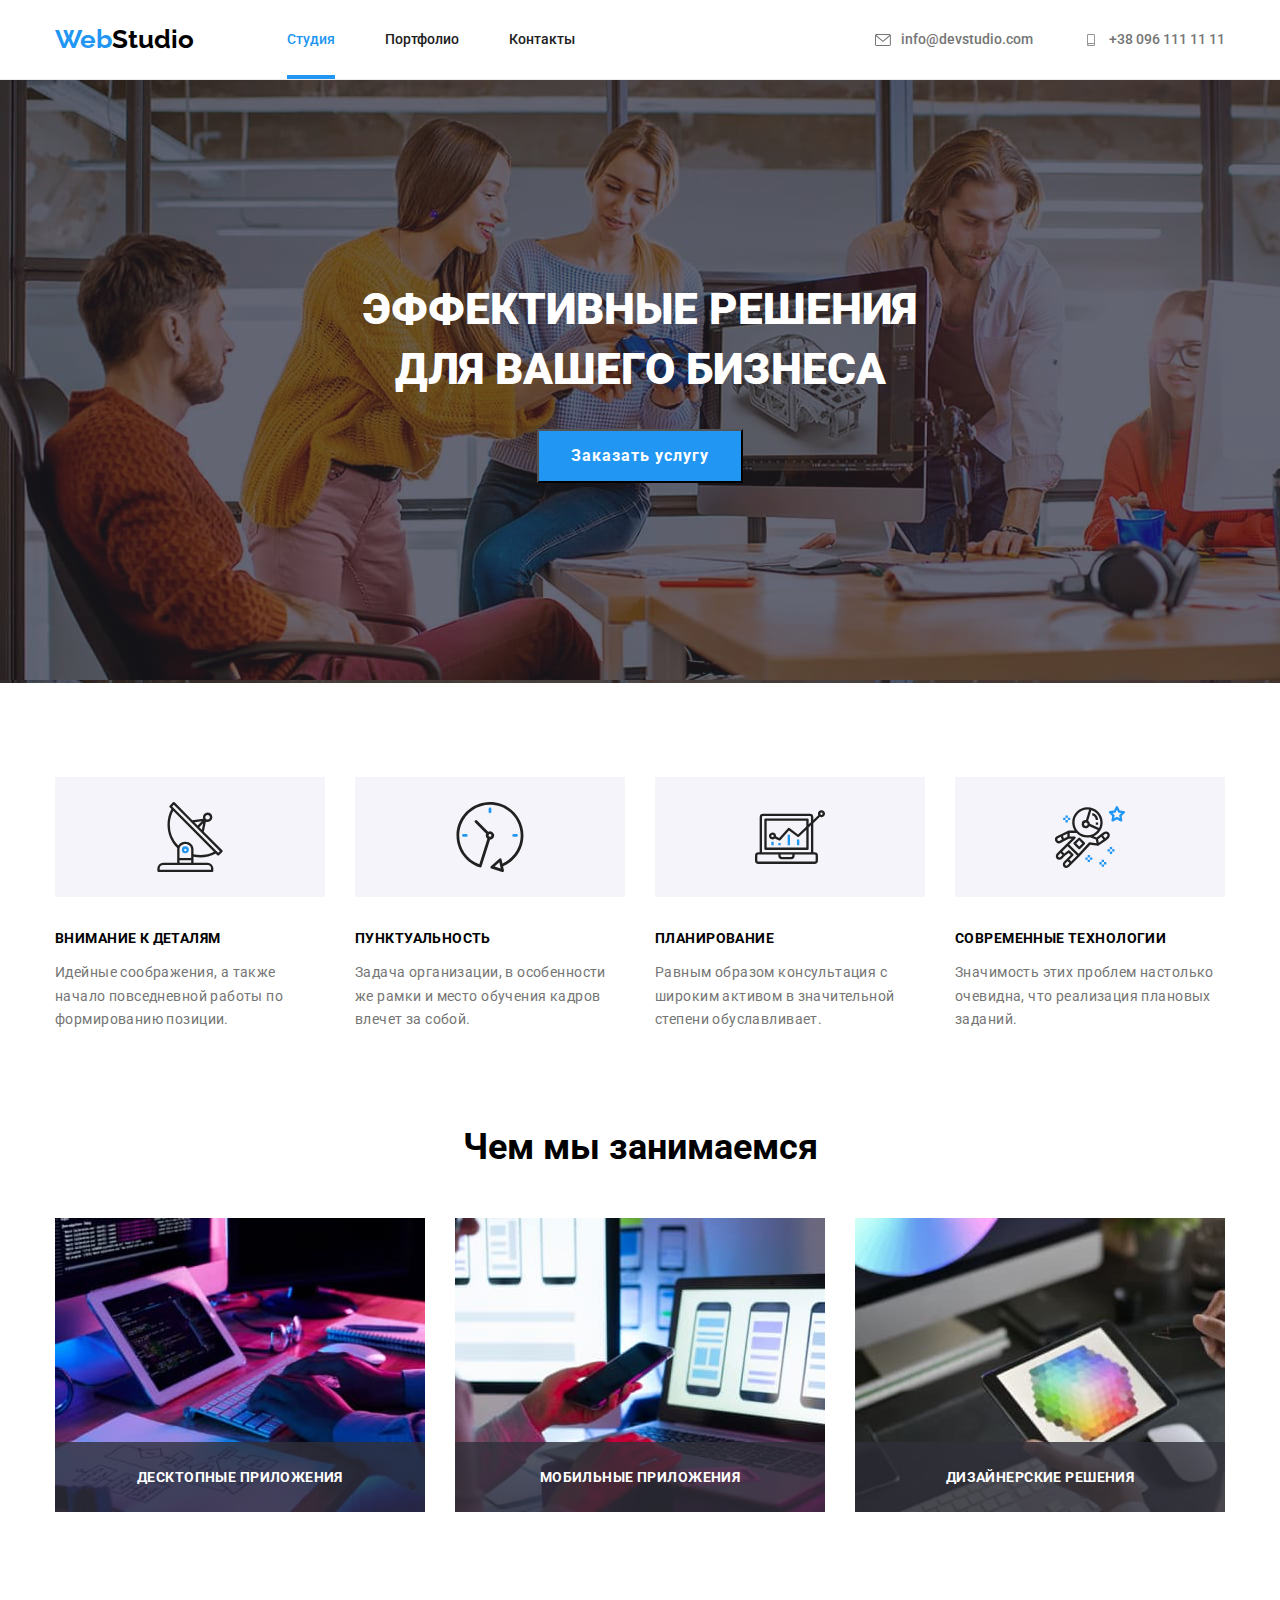
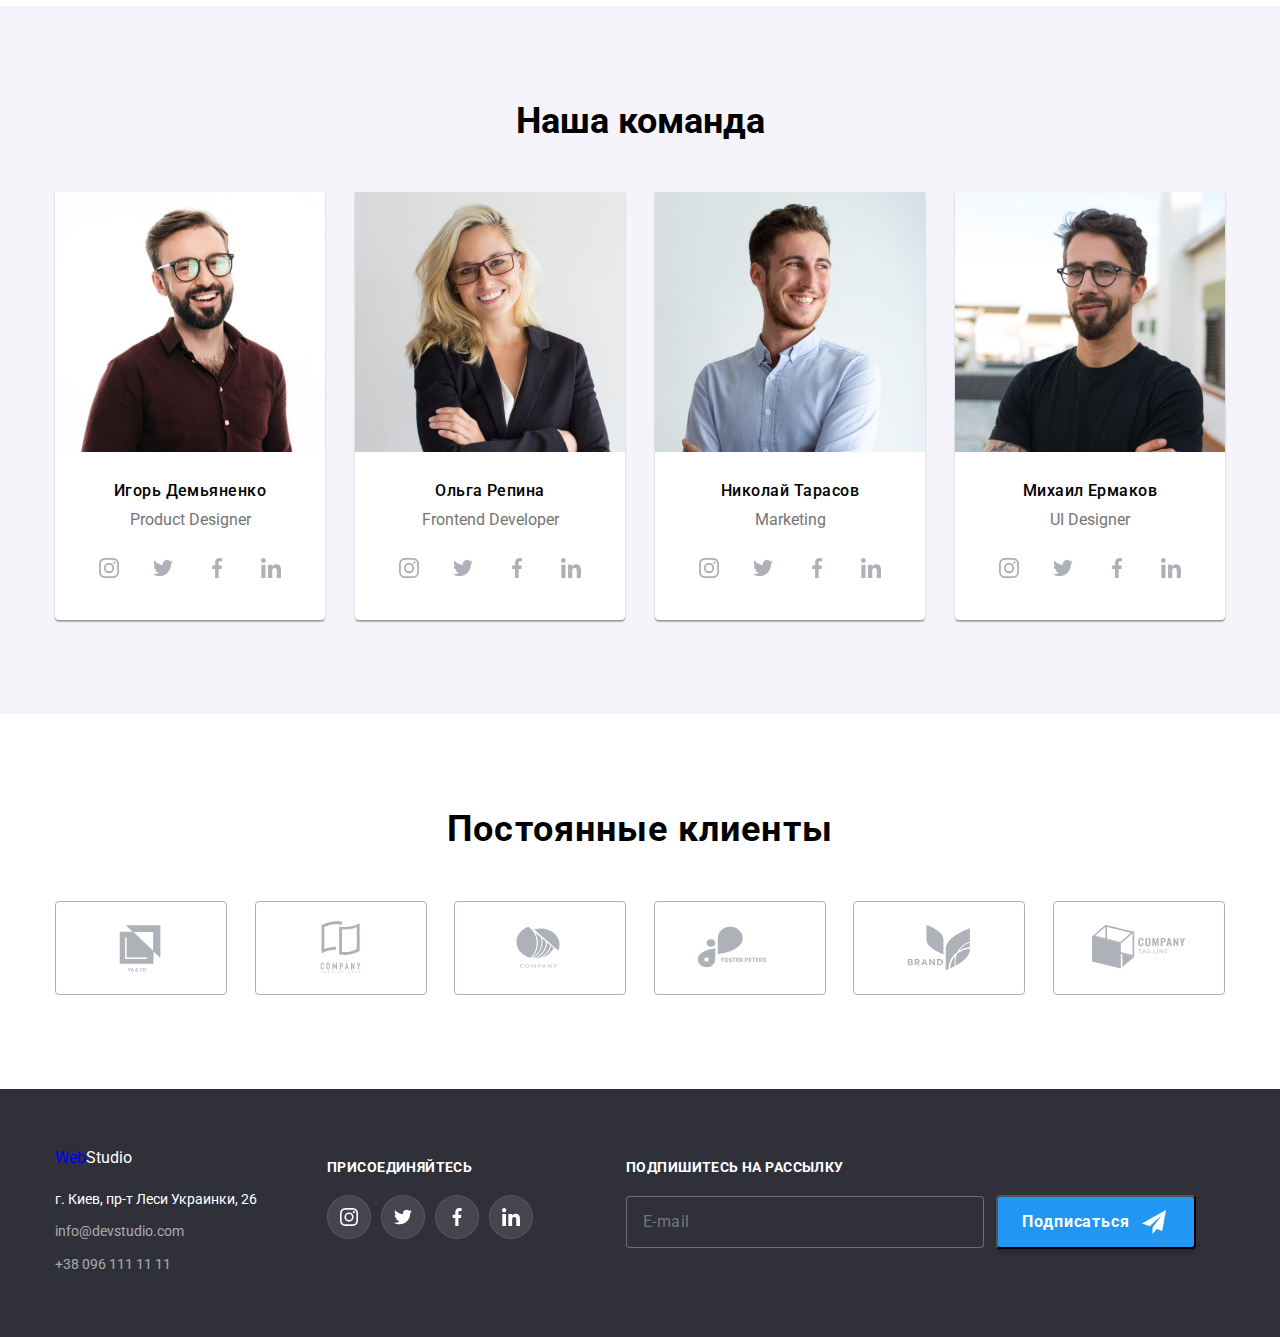
==== index.html @ f89f194e "header" ====
<!DOCTYPE html>
<html lang="ru">
<head>
    <meta charset="UTF-8">
    <meta http-equiv="X-UA-Compatible" content="IE=edge">
    <meta name="viewport" content="width=device-width, initial-scale=1.0">
    <title>Homework 6</title>
    
    <link rel="preconnect" href="https://fonts.gstatic.com">
    <link href="https://fonts.googleapis.com/css2?family=Raleway:wght@700&family=Roboto:wght@400;500;700;900&display=swap"
        rel="stylesheet">
        <link rel="stylesheet" href="https://cdnjs.cloudflare.com/ajax/libs/modern-normalize/1.0.0/modern-normalize.min.css">
        <!-- <link rel="stylesheet" href="./css/styles.css"> -->
        <link rel="stylesheet" href="./css/main.min.css">
</head>
<body>
    <header class="header">
        <div class="header__container container">
            <nav class="header__navigation">
                <a href="./" class="header__logo">Web<span class="header__logo--color">Studio</span></a>
                <ul class="siteNav">
                    <li class="siteNav__item"><a href="./" class="siteNav__link siteNav__link--activ">Студия</a></li>
                    <li class="siteNav__item"><a href="./portfolio.html" class="siteNav__link">Портфолио</a></li>
                    <li class="siteNav__item"><a href="" class="siteNav__link">Контакты</a></li>
                </ul>
            </nav>
    
            <div class="contactInfo">
                <ul class="contactList">
                    <li class="contactList__item"> <a href="mailto:info@devstudio.com" class="contactList__link">
                            <svg class="contactList__mailIcon">
                                <use href="./images/icons.svg#icon-envelope"></use>
                            </svg>
                            info@devstudio.com</a>
                    </li>
                    <li class="contactList__item"><a href="tel:+380961111111" class="contactList__link">
                            <svg class="contactList__phoneIcon">
                                <use href="./images/icons.svg#icon-smartphone"></use>
                            </svg>
                            +38 096 111 11 11</a>
                    </li>
                </ul>
            </div>
        </div>
    </header>

    <!-- MAIN -->

    <main>

        <!-- HERO -->

        <section class="container-hero section">
            <div class="container">
                 <div class="hero">
                     <h1 class="title">ЭФФЕКТИВНЫЕ РЕШЕНИЯ </br>ДЛЯ ВАШЕГО БИЗНЕСА</h1>
                     <button class="btn" type="button" data-modal-open>Заказать услугу</button>
                </div>
            </div>
        </section>

        <!-- ABOUT -->

        <section class="section">
            <div class="container">
                    <ul class="about">
                        <li class="item">
                                <div class="about-icon-section">
                                    <svg class="icon">
                                        <use href="./images/icons.svg#icon-antena"></use>
                                    </svg>
                                </div>
                                <h3 class="title">ВНИМАНИЕ К ДЕТАЛЯМ</h3>
                                <p class="feature">Идейные соображения, а также начало повседневной работы по формированию позиции.</p>
                        </li>
                        <li class="item">
                                <div class="about-icon-section">
                                    <svg class="icon">
                                        <use href="./images/icons.svg#icon-clock"></use>
                                    </svg>
                                </div>
                                <h3 class="title">ПУНКТУАЛЬНОСТЬ</h3>
                                <p class="feature">Задача организации, в особенности же рамки и место обучения кадров влечет за собой.</p> 
                        </li>
                        <li class="item">
                                <div class="about-icon-section">
                                    <svg class="icon">
                                        <use href="./images/icons.svg#icon-plan"></use>
                                    </svg>
                                </div>
                                <h3 class="title">ПЛАНИРОВАНИЕ</h3>
                                <p class="feature">Равным образом консультация с широким активом в значительной степени обуславливает.</p>
                        </li>
                        <li class="item">
                                <div class="about-icon-section">
                                    <svg class="icon">
                                        <use href="./images/icons.svg#icon-astranaut"></use>
                                    </svg>
                                </div>
                                <h3 class="title">СОВРЕМЕННЫЕ ТЕХНОЛОГИИ</h3>
                             <p class="feature">Значимость этих проблем настолько очевидна, что реализация плановых заданий.</p>
                        </li>
                    </ul>                
            </div>     
        </section>

        <!-- WORK -->

        <section class="section-bott">
            <div class="container">
                <div class="work">
                    <h2 class="title">Чем мы занимаемся</h2>
                        <ul class="work-cards">
                            <li class="item">
                                <a href="">
                                    <div class="item-position">
                                        <img src="./images/box-1.jpg" alt="Структура сайта и написание кода" width="370" height="294">
                                        <p class="text">ДЕСКТОПНЫЕ ПРИЛОЖЕНИЯ</p>
                                    </div>
                                </a>
                            </li>
                            <li class="item">
                                <a href="">
                                    <div class="item-position">
                                        <img src="./images/box-2.jpg" alt="адаптивная верстка" width="370" height="294">
                                        <p class="text">МОБИЛЬНЫЕ ПРИЛОЖЕНИЯ</p>
                                    </div>
                                </a>
                            </li>
                            <li class="item">
                                <a href="">
                                    <div class="item-position">
                                        <img src="./images/box-3.jpg" alt="выбор цвета в цветовой палитре" width="370" height="294">
                                        <p class="text">ДИЗАЙНЕРСКИЕ РЕШЕНИЯ</p>
                                    </div>
                                </a>
                            </li>
                        </ul>
                </div>
            </div>
        </section>

        <!-- TEAM -->

        <section class="container-team section">
            <div class="container">
                <div class="team">
                        <h2 class="title">Наша команда</h2>
                        <ul class="team-cards">
                            <li class="cards"><img src="./images/pro-designer.jpg" alt="Product Designer" width="270" height="260">
                                <p class="name">Игорь Демьяненко</p>
                                <p class="pofession">Product Designer</p>
                                <ul class="team-icon-list">
                                    <li class="icon-item">
                                        <a href="" class="social-link">
                                            <svg class="icon-social">
                                                <use href="./images/icons.svg#icon-instagram"></use>
                                            </svg>
                                        </a>
                                    </li>
                                    <li class="icon-item">
                                        <a href="" class="social-link">       
                                        <svg class="icon-social">
                                            <use href="./images/icons.svg#icon-twitter"></use>
                                        </svg>
                                        </a>
                                    </li>
                                    <li class="icon-item">
                                        <a href="" class="social-link">
                                        <svg class="icon-social">
                                            <use href="./images/icons.svg#icon-facebook"></use>
                                        </svg>
                                        </a>
                                    </li>
                                    <li class="icon-item">
                                        <a href="" class="social-link">
                                        <svg class="icon-social">
                                            <use href="./images/icons.svg#icon-linkedin"></use>
                                        </svg>
                                        </a>
                                    </li>
                                </ul>
                            </li>
                            <li class="cards">
                                <img src="./images/developer.jpg" alt="Frontend Developer" width="270" height="260">
                                <p class="name">Ольга Репина</p>
                                <p class="pofession">Frontend Developer</p>
                                <ul class="team-icon-list">
                                    <li class="icon-item">
                                        <a href="" class="social-link">
                                            <svg class="icon-social">
                                                <use href="./images/icons.svg#icon-instagram"></use>
                                            </svg>
                                        </a>
                                    </li>
                                    <li class="icon-item">
                                        <a href="" class="social-link">
                                            <svg class="icon-social">
                                                <use href="./images/icons.svg#icon-twitter"></use>
                                            </svg>
                                        </a>
                                    </li>
                                    <li class="icon-item">
                                        <a href="" class="social-link">
                                            <svg class="icon-social">
                                                <use href="./images/icons.svg#icon-facebook"></use>
                                            </svg>
                                        </a>
                                    </li>
                                    <li class="icon-item">
                                        <a href="" class="social-link">
                                            <svg class="icon-social">
                                                <use href="./images/icons.svg#icon-linkedin"></use>
                                            </svg>
                                        </a>
                                    </li>
                                </ul>
                            </li>
                            <li class="cards">
                                <img src="./images/marketing.jpg" alt="Marketing" width="270" height="260">
                                <p class="name">Николай Тарасов</p>
                                <p class="pofession">Marketing</p>
                                <ul class="team-icon-list">
                                    <li class="icon-item">
                                        <a href="" class="social-link">
                                            <svg class="icon-social">
                                                <use href="./images/icons.svg#icon-instagram"></use>
                                            </svg>
                                        </a>
                                    </li>
                                    <li class="icon-item">
                                        <a href="" class="social-link">
                                            <svg class="icon-social">
                                                <use href="./images/icons.svg#icon-twitter"></use>
                                            </svg>
                                        </a>
                                    </li>
                                    <li class="icon-item">
                                        <a href="" class="social-link">
                                            <svg class="icon-social">
                                                <use href="./images/icons.svg#icon-facebook"></use>
                                            </svg>
                                        </a>
                                    </li>
                                    <li class="icon-item">
                                        <a href="" class="social-link">
                                            <svg class="icon-social">
                                                <use href="./images/icons.svg#icon-linkedin"></use>
                                            </svg>
                                        </a>
                                    </li>
                                </ul>
                            </li>
                            <li class="cards">
                                <img src="./images/ui-designer.jpg" alt="UI Designer" width="270" height="260">
                                <p class="name">Михаил Ермаков</p>
                                <p class="pofession">UI Designer</p>
                                <ul class="team-icon-list">
                                    <li class="icon-item">
                                        <a href="" class="social-link">
                                            <svg class="icon-social">
                                                <use href="./images/icons.svg#icon-instagram"></use>
                                            </svg>
                                        </a>
                                    </li>
                                    <li class="icon-item">
                                        <a href="" class="social-link">
                                            <svg class="icon-social">
                                                <use href="./images/icons.svg#icon-twitter"></use>
                                            </svg>
                                        </a>
                                    </li>
                                    <li class="icon-item">
                                        <a href="" class="social-link">
                                            <svg class="icon-social">
                                                <use href="./images/icons.svg#icon-facebook"></use>
                                            </svg>
                                        </a>
                                    </li>
                                    <li class="icon-item">
                                        <a href="" class="social-link">
                                            <svg class="icon-social">
                                                <use href="./images/icons.svg#icon-linkedin"></use>
                                            </svg>
                                        </a>
                                    </li>
                                </ul>
                            </li>
                        </ul>
                </div>
            </div>
        </section>

        <!-- ПОСТОЯННЫЕ КЛИЕНТЫ -->
        
        <section class="container ">
            <div class="section">
                <h2 class="title-clients">Постоянные клиенты</h2>
                <ul class="clients-list">
                    <li>
                        <a href="" class="client-link">
                            <svg class="icon-clients">
                                <use href="./images/icons.svg#icon-client-1"></use>
                            </svg>
                        </a>
                    </li>
                    <li>
                        <a href="" class="client-link">
                            <svg class="icon-clients">
                                <use href="./images/icons.svg#icon-client-2"></use>
                            </svg>
                        </a>
                    </li>
                    <li>
                        <a href="" class="client-link">
                            <svg class="icon-clients">
                                <use href="./images/icons.svg#icon-client-3"></use>
                            </svg>
                        </a>
                    </li>
                    <li>
                        <a href="" class="client-link">
                            <svg class="icon-clients">
                                <use href="./images/icons.svg#icon-client-4"></use>
                            </svg>
                        </a>
                    </li>
                    <li>
                        <a href="" class="client-link">
                            <svg class="icon-clients">
                                <use href="./images/icons.svg#icon-client-5"></use>
                            </svg>
                        </a>
                    </li>
                    <li>
                        <a href="" class="client-link">
                            <svg class="icon-clients">
                                <use href="./images/icons.svg#icon-client-6"></use>
                            </svg>
                        </a>
                    </li>
                </ul>
            </div>
        </section>
    </main>

    <!-- FOTTER -->

    <footer class="footer">
        <div class="container">
            <div class="footer-flex">
                <div>
                    <a href="./" class="logo">Web<span class="web">Studio</span></a>
                    <address class="address">
                        <p class="street">г. Киев, пр-т Леси Украинки, 26</p>
                        <ul class="getcontact">
                         <li>
                             <a href="mailto:info@devstudio.com" class="link">info@devstudio.com</a>
                            </li>
                         <li>
                              <a href="tel:+380961111111" class="link">+38 096 111 11 11</a>
                         </li>
                     </ul>
                     </address>
                </div>
                <div class="invite">
                    <h3 class="title">ПРИСОЕДИНЯЙТЕСЬ</h3>
                    <ul class="foot-icon-list">
                        <li class="item">
                            <a href="" class="footer-link">
                                <svg class="svg-icon">
                                    <use href="./images/icons.svg#icon-instagram"></use>
                                </svg>
                            </a>
                        </li>
                        <li class="item">
                            <a href="" class="footer-link">
                                <svg class="svg-icon">
                                    <use href="./images/icons.svg#icon-twitter"></use>
                                </svg>
                            </a>
                        </li>
                        <li class="item">
                            <a href="" class="footer-link">
                                <svg class="svg-icon">
                                    <use href="./images/icons.svg#icon-facebook"></use>
                                </svg>
                            </a>
                        </li>
                        <li class="item">
                            <a href="" class="footer-link">
                                <svg class="svg-icon">
                                    <use href="./images/icons.svg#icon-linkedin"></use>
                                </svg>
                            </a>
                        </li>
                    </ul>
                </div>
                <div class="subscribe">
                    <h3 class="title">ПОДПИШИТЕСЬ НА РАССЫЛКУ</h3>
                    <form class="form-subscribe">                       
                        <label>
                            <input type="email" name="subscribe" placeholder="E-mail" width="500px">
                        </label>
                        <button type="submit" class="btn">
                            <span class="text"> Подписаться</span>
                            <svg class="send-svg">
                                <use href="./images/icons.svg#icon-send"></use>
                            </svg>
                        </button>
                    </form>
                </div>
            </div>
        </div>
    </footer>

<!-- Модалка -->

    <div class="backdrop is-hidden" data-modal>
        <div class="modal">
            <button class="btn" type="button" data-modal-close>
                <svg class="close">
                    <use href="./images/icons.svg#icon-close"></use>
                </svg>
            </button>
            <form class="form">
               
                    <h2 class="form-title">Оставьте свои данные, мы вам перезвоним</h2>
    
                        <label class="form-label">
                            <span class="form-text"> Имя</span>
                            <input class="form-input" type="text">
                            <svg class="form-icon">
                                <use href="./images/icons.svg#icon-name"></use>
                            </svg>
                        </label>

                        <label class="form-label">
                            <span class="form-text"> Телефон</span>
                            <input class="form-input" type="email">
                            <svg class="form-icon">
                                <use href="./images/icons.svg#icon-phone"></use>
                            </svg>
                        </label>
                  
                        <label class="form-label">
                            <span class="form-text"> Почта</span>
                            <input class="form-input" type="tel">
                            <svg class="form-icon">
                                <use href="./images/icons.svg#icon-email"></use>
                            </svg>
                        </label>
                
                        <label class="form-label">
                            <span class="form-text"> Комментарий</span>
                            <textarea name="commit" id="" cols="30" rows="10" class="form-commit" placeholder="Введите текст"></textarea>
                        </label>
            
 
                        <label class="rules">
                            <input type="checkbox" class="checkbox"><span class="form-checked"></span> Соглашаюсь с рассылкой и принимаю <a href="#"
                                class="agreement"> Условия договора</a> 
                            </label>

                    <button type="submit" class="form-btn" ><span class="send" > Отправить</span></button>
            </form>
        </div>
    </div>
    <script src="./js/modal.js"></script>
</body>
</html>
---- css/styles.css ----
﻿/* Глобальные стили */
* {
  box-sizing: border-box;
}

h1,
h2,
h3,
h4,
h5,
h6,
ul,
p {
  margin: 0;
  padding: 0;
}

svg,
img {
  display: block;
  max-width: 100%;
  height: auto;
}

input {
  cursor: pointer;
}

body {
  color: var(--accent-color);
  font-family: roboto, sans-serif;
  background-color: #ffffff;
}

:root {
  --accent-color: #757575;
  --background-header-footer: #2f303a;
  --activ: #2196f3;
  --primary-color: #000000;
  --lite-color: #ffffff;
  --logo: #2196f3;
  --contacts-footer-color: rgb(255, 255, 255, 0.6);
  --header-border-color: #ececec;
  --cards-border-color: #eeeeee;
  --bgc-btn: #f5f4fa;
  --hero-overlay-color: rgba(47, 48, 58, 0.4);
  --icon-color: #afb1b8;
  --bgc-icon-footer: rgba(255, 255, 255, 0.1);
  --bgc-overflow: rgba(33, 150, 243, 0.9);
  --form-color: rgba(117, 117, 117, 0.5);
}

a {
  text-decoration: none;
}

ul {
  list-style: none;
}

.section {
  padding-top: 94px;
  padding-bottom: 94px;
}

.section-bott {
  padding-bottom: 94px;
}

.btn {
  cursor: pointer;
}

/* ICONS SVG */

.mail-icon {
  width: 16px;
  height: 12px;
  margin-right: 10px;
  fill: currentColor;
}
.phone-icon {
  width: 10px;
  height: 16px;
  margin-right: 10px;
  fill: currentColor;
}

.container {
  width: 1200px;
  padding-left: 15px;
  padding-right: 15px;
  margin-left: auto;
  margin-right: auto;
}

/* HEADER INDEX*/

.header {
  border-bottom: 1px solid var(--header-border-color);
}

.header .container {
  display: flex;
  justify-content: space-between;
  align-items: center;
}

.container .navigation {
  display: flex;
  align-items: center;
}

.navigation .site-nav {
  display: flex;
}

.logo {
  font-family: "Raleway", sans-serif;
  font-weight: 700;
  font-size: 26px;
  line-height: 1.2;
  color: var(--logo);
}

.web {
  color: var(--primary-color);
}

.site-nav .link {
  padding-top: 32px;
  padding-bottom: 32px;
  position: relative;
  color: #212121;
  font-weight: 500;
  font-size: 14px;
  line-height: 1.1;
  transition: color 250ms cubic-bezier(0.4, 0, 0.2, 1);
}

.site-nav .link.current::after {
  content: "";
  position: absolute;

  left: 0;
  bottom: 0;
  display: block;
  width: 100%;
  height: 4px;
  background-color: var(--activ);

  transition: 250ms cubic-bezier(0.4, 0, 0.2, 1);
}

.item .link {
  display: flex;
}

.contact .link {
  padding-top: 32px;
  padding-bottom: 32px;
  color: #757575;
  font-weight: 500;
  font-size: 14px;
  line-height: 1.1;
  transition: color 250ms cubic-bezier(0.4, 0, 0.2, 1);
}

.contact-info .contact {
  display: flex;
}

.contact-info {
  margin-left: auto;
}

.site-nav .item {
  margin-right: 50px;
}

.site-nav .item:first-child {
  margin-left: 93px;
}

.site-nav .item:last-child {
  margin: 0;
}

.site-nav .link:focus,
.site-nav .link:hover {
  color: var(--activ);
}

.contact .link:focus,
.contact .link:hover {
  color: var(--activ);
}

.site-nav .current {
  color: var(--activ);
}

.contact .item + .item {
  margin-left: 50px;
}

/* main INDEX */

.container-hero {
  background-image: linear-gradient(
      to right,
      var(--hero-overlay-color),
      var(--hero-overlay-color)
    ),
    url("../images/background.jpg");
  padding-top: 200px;
  padding-bottom: 200px;
  max-width: 1600px;
  margin-right: auto;
  margin-left: auto;
}

.hero {
  text-align: center;
}

.hero .title {
  color: var(--lite-color);
  font-weight: 900;
  font-size: 44px;
  line-height: 1.35;
}

.hero .btn {
  font-family: "Roboto", sans-serif;
  color: var(--lite-color);
  background-color: var(--activ);
  font-weight: 700;
  font-size: 16px;
  line-height: 1.87;
  letter-spacing: 0.06em;
  margin-top: 30px;
  padding: 10px 32px 10px 32px;
  transition: background-color 250ms cubic-bezier(0.4, 0, 0.2, 1);
}

.hero .btn:focus,
.hero .btn:hover {
  background-color: #188ce8;
}

/* ABOUT INDEX */

.about {
  display: flex;
  flex-wrap: wrap;
  margin-left: -30px;
}

.about .item {
  flex-basis: calc((100% - 4 * 30px) / 4);
  margin-left: 30px;
}

.about-icon-section {
  display: flex;
  justify-content: center;
  align-items: center;
  width: 270px;
  height: 120px;
  margin-bottom: 30px;
  background-color: var(--bgc-btn);
}

.about-icon-section .icon {
  width: 70px;
  height: 70px;
}

.about .item:last-child {
  padding-right: 0;
}

.about .title {
  font-family: roboto, sans-serif;
  color: var(--primary-color);
  font-weight: bold;
  font-size: 14px;
  line-height: 1.7;
  margin-bottom: 10px;
  letter-spacing: 0.03em;
}

.about .feature {
  font-weight: 400;
  font-size: 14px;
  line-height: 1.7;
  letter-spacing: 0.03em;
}

/* WORK INDEX*/

.work {
  background-color: #fff;
}

.work .work-cards {
  display: flex;
  justify-content: space-between;
}

.work-cards .item {
  margin-right: 30px;
}

.work-cards .item:last-child {
  margin-right: 0;
}

.work-cards .item-position {
  position: relative;
}

.item-position .text {
  position: absolute;
  font-family: roboto, sans-serif;
  font-weight: 700;
  font-size: 14px;
  line-height: 1.172;
  letter-spacing: 0.03em;
  left: 50%;
  transform: translateX(-50%);
  color: var(--lite-color);
  background-color: #2f303acc;
  width: 100%;
  height: 70px;
  bottom: 0;
  text-align: center;
  padding-top: 27px;
}

.work .title {
  color: var(--primary-color);
  font-weight: 700;
  font-size: 36px;
  line-height: 1.17;
  text-align: center;
  margin-bottom: 50px;
}

/* TEAM INDEX*/

.container-team {
  background-color: var(--bgc-btn);
}

.team .title {
  color: var(--primary-color);
  text-align: center;
  font-weight: 700;
  font-size: 36px;
  line-height: 1.17;
  margin-bottom: 50px;
}

.team .team-cards {
  display: flex;
  justify-content: space-between;
}

.team-cards .cards {
  margin-right: 30px;
  box-shadow: 0px 1px 3px rgba(0, 0, 0, 0.12), 0px 1px 1px rgba(0, 0, 0, 0.14),
    0px 2px 1px rgba(0, 0, 0, 0.2);
  border-radius: 0px 0px 4px 4px;
}

.team-cards .cards:last-child {
  margin: 0;
}

.team .name {
  color: var(--primary-color);
  font-weight: 500;
  font-size: 16px;
  line-height: 1.17;
  padding-top: 30px;
  padding-bottom: 10px;
  letter-spacing: 0.03em;
}

.cards {
  height: 428px;
  width: 270px;
  background-color: var(--lite-color);
  text-align: center;
}

.team .profession {
  font-weight: 400;
  font-size: 16px;
  line-height: 1.17;
}

/* SOCIAL ICONS */

.team-icon-list {
  display: flex;
  justify-content: center;
  padding-top: 16px;
  padding-right: 32px;
  padding-left: 32px;
}

.team-icon-list .icon-item {
  margin-right: 10px;
}

.team-icon-list .icon-item:last-child {
  margin-right: 0;
}

.social-link {
  display: flex;
  max-width: 44px;
  max-height: 44px;
  padding: 12px;
  color: var(--icon-color);
  border-radius: 50%;
  transition: color 250ms cubic-bezier(0.4, 0, 0.2, 1),
    background-color 250ms cubic-bezier(0.4, 0, 0.2, 1);
}

.social-link:hover,
.social-link:focus {
  color: var(--lite-color);
  background-color: var(--activ);
}

.icon-item .icon-social {
  width: 20px;
  height: 20px;
  fill: currentColor;
}
/* ПОСТОЯННЫЕ КЛИЕНТЫ */

.title-clients {
  color: var(--primary-color);
  font-family: roboto, sans-serif;
  font-weight: 700;
  font-size: 36px;
  line-height: 1.171;
  letter-spacing: 0.03em;
  text-align: center;
  margin-bottom: 50px;
}

.clients-list {
  display: flex;
  justify-content: space-between;
}

.client-link {
  display: flex;
  justify-content: space-between;
  align-items: center;
  color: var(--icon-color);
  border: 1px solid var(--icon-color);
  border-radius: 4px;
  padding: 16px 32px;
  transition: color 250ms cubic-bezier(0.4, 0, 0.2, 1),
    border 250ms cubic-bezier(0.4, 0, 0.2, 1);
}

.client-link:hover,
.client-link:focus {
  border: 1px solid var(--activ);
  color: var(--activ);
}

.icon-clients {
  width: 106px;
  height: 60px;
  fill: currentColor;
}

/* MAIN PORTFOLIO */

.filters .buttons {
  display: flex;
  justify-content: center;
}

.filters .btn {
  font-family: "Roboto", sans-serif;
  font-weight: 500;
  font-size: 16px;
  line-height: 1.62;
  letter-spacing: 0.03em;
  color: rgba(33, 33, 33, 1);
  padding: 6px 22px;
  background-color: var(--bgc-btn);
  border: none;
  border-radius: 4px;
  transition: background-color 250ms cubic-bezier(0.4, 0, 0.2, 1),
    color 250ms cubic-bezier(0.4, 0, 0.2, 1),
    box-shadow 250ms cubic-bezier(0.4, 0, 0.2, 1);
}

.buttons .item {
  margin-right: 8px;
}

.buttons .item:last-child {
  margin-right: 0;
}

.filters .btn:focus,
.filters .btn:hover {
  background-color: var(--activ);
  color: var(--lite-color);
  box-shadow: 0px 3px 1px rgba(0, 0, 0, 0.1), 0px 1px 2px rgba(0, 0, 0, 0.08),
    0px 2px 2px rgba(0, 0, 0, 0.12);
}

/* КАРТОЧКИ */

.cards-list {
  display: flex;
  flex-wrap: wrap;
  margin-top: 50px;
  margin-right: -30px;
}

.cards-list .item {
  margin-right: 30px;
  margin-bottom: 30px;
  flex-basis: calc((100% - 3 * 30px) / 3);
}

.cards-list .item:hover {
  box-shadow: 0px 1px 1px rgba(0, 0, 0, 0.12), 0px 4px 4px rgba(0, 0, 0, 0.06),
    1px 4px 6px rgba(0, 0, 0, 0.16);
}

.cards-list .item:nth-child(n + 7) {
  margin-bottom: 0;
}

.projects .title {
  color: var(--primary-color);
  font-weight: 700;
  font-size: 18px;
  line-height: 2;
}

.overflow-img {
  position: relative;
  overflow: hidden;
}

.overflow-img .overflow {
  position: absolute;
  top: 0;
  left: 0;
  width: 100%;
  height: 100%;

  background-color: var(--bgc-overflow);
  transform: translatey(100%);
  pointer-events: none;
  transition: transform 250ms 250ms cubic-bezier(0.4, 0, 0.2, 1);
}

.cards-list .item:hover .overflow-img .overflow {
  transform: translatey(0);
}

.overflow .text {
  font-family: roboto, sans-serif;
  font-weight: 400;
  font-size: 18px;
  line-height: 1.555;
  padding: 63px 24px;
  letter-spacing: 0.03em;
  color: var(--lite-color);
}

.projects .filter {
  color: var(--accent-color);
  font-weight: 400;
  font-size: 16px;
  line-height: 1.7;
}

.card-border {
  border-left: 1px solid var(--cards-border-color);
  border-right: 1px solid var(--cards-border-color);
  border-bottom: 1px solid var(--cards-border-color);
  padding-top: 20px;
  padding-left: 24px;
  padding-bottom: 20px;
}

/* Подвал */

.footer {
  background-color: var(--background-header-footer);
  padding-top: 60px;
  padding-bottom: 60px;
}

.footer .web {
  color: var(--lite-color);
}

.footer .logo {
  margin-top: 60px;
}

.footer .link {
  color: var(--accent-color);
  transition: color 250ms cubic-bezier(0.4, 0, 0.2, 1);
}

.footer .link:hover,
.footer .link:focus {
  color: var(--activ);
}

.address {
  font-weight: 400;
  font-size: 14px;
  line-height: 1.7;
  font-style: normal;
  padding-top: 20px;
}

.address .street {
  color: var(--lite-color);
  font-weight: 400;
  font-size: 14px;
  line-height: 1.72;
}

.getcontact li {
  padding-top: 9px;
}

.address .link {
  color: var(--contacts-footer-color);
}

/* Правая часть футера */

.footer-flex {
  display: flex;
}

.invite {
  width: 206px;
  margin-left: 70px;
  margin-top: 10px;
}

.invite .title {
  font-family: roboto, sans-serif;
  font-weight: 700;
  font-size: 14px;
  line-height: 1.172;
  letter-spacing: 0.03em;
  margin-bottom: 20px;
  color: var(--lite-color);
}

.foot-icon-list {
  display: flex;
  justify-content: space-between;
}

.footer-link {
  display: flex;
  justify-content: space-between;
  align-items: center;
  color: var(--lite-color);
  background-color: var(--bgc-icon-footer);
  max-width: 44px;
  max-height: 44px;
  padding: 12px;
  border: 1px solid var(--bgc-icon-footer);
  border-radius: 50%;
  transition: background-color 250ms cubic-bezier(0.4, 0, 0.2, 1);
}

.footer-link:focus,
.footer-link:hover {
  background-color: var(--activ);
}

.svg-icon {
  width: 20px;
  height: 20px;
  fill: currentColor;
}

.subscribe {
  margin-left: 93px;
  margin-top: 10px;
}

.form-subscribe {
  display: flex;
  align-items: center;
}

.subscribe input {
  width: 358px;
  font-family: roboto, sans-serif;
  font-weight: 400;
  font-size: 16px;
  line-height: 1.25;
  letter-spacing: 0.03em;
  color: rgba(255, 255, 255, 0.6);
  background-color: var(--background-header-footer);
  border: 1px solid rgba(255, 255, 255, 0.3);
  border-radius: 4px;
  padding-top: 15px;
  padding-bottom: 15px;
  padding-left: 16px;
}

.subscribe input:hover,
.subscribe input:focus {
  border: 1px solid var(--activ);
  outline: none;
}

.subscribe .title {
  font-family: roboto, sans-serif;
  font-weight: 700;
  font-size: 14px;
  line-height: 1.172;
  letter-spacing: 0.03em;
  margin-bottom: 20px;
  color: var(--lite-color);
}

.subscribe .btn {
  position: relative;
  width: 200px;
  font-family: roboto, sans-serif;
  font-weight: 700;
  font-size: 16px;
  line-height: 1.875;
  letter-spacing: 0.06em;
  color: var(--lite-color);
  background-color: #2196f3;
  margin-left: 12px;
  padding-top: 10px;
  padding-bottom: 10px;
  box-shadow: 0px 4px 4px rgba(0, 0, 0, 0.15);
  border-radius: 4px;
}

.subscribe .text {
  padding-right: 40px;
}

.send-svg {
  position: absolute;
  top: 50%;
  right: 28px;
  transform: translateY(-50%);
  width: 24px;
  height: 24px;
}
/* Модальное окно */
.backdrop {
  position: fixed;
  top: 0;
  left: 0;
  width: 100%;
  height: 100%;
  background-color: rgba(0, 0, 0, 0.2);
}

.backdrop.is-hidden {
  opacity: 0;
  pointer-events: none;
}

.modal {
  display: inline-block;
  position: absolute;
  top: 50%;
  left: 50%;
  transform: translate(-50%, -50%);
  min-width: 528px;
  min-height: 581px;
  background-color: var(--lite-color);
  border-radius: 4px;

  animation-name: modal;
  animation-duration: 3000ms;
  animation-timing-function: linear;
  animation-iteration-count: 1;
  transform-origin: top left;
}

.modal .btn {
  position: absolute;
  top: 0;
  right: 0;
  margin-right: 8px;
  margin-top: 8px;
  border: 1px solid rgba(0, 0, 0, 0.1);
  color: var(--primary-color);
  border-radius: 50%;
  padding: 5px;
  transition: fill 250ms cubic-bezier(0.4, 0, 0.2, 1);
}

.modal .btn:hover,
.modal .btn:focus {
  fill: var(--activ);
}

.btn .close {
  width: 18px;
  height: 18px;
  color: currentColor;
}

@keyframes modal {
  0% {
    transform: scale(0.2);
  }

  100% {
  }
}

/* ФОРМА */

.form {
  padding-left: 41px;
  padding-right: 40px;
}

.form-title {
  font-family: roboto, sans-serif;
  font-weight: 700;
  font-size: 20px;
  line-height: 1.172;
  letter-spacing: 0.03em;
  color: var(--primary-color);
  padding-top: 40px;
  margin-bottom: 12px;
}

.form-label {
  position: relative;
  display: flex;
  flex-direction: column;
}

.form-input {
  width: 448px;
  height: 40px;
  margin-bottom: 10px;
  border: 1px solid rgba(33, 33, 33, 0.2);
  border-radius: 4px;
  padding-left: 42px;
  transition: 250ms cubic-bezier(0.4, 0, 0.2, 1);
}

.form-text {
  font-size: 12px;
  line-height: 1.171;
  letter-spacing: 0.01em;
  padding-bottom: 4px;
}

.form-icon {
  position: absolute;
  top: 45%;
  left: 12px;
  width: 18px;
  height: 18px;
  transition: 250ms cubic-bezier(0.4, 0, 0.2, 1);
}

.form-commit {
  resize: none;
  width: 448px;
  border: 1px solid rgba(33, 33, 33, 0.2);
  border-radius: 4px;
  margin-bottom: 20px;
  padding: 12px 16px;
  transition: 250ms cubic-bezier(0.4, 0, 0.2, 1);
}

.form-commit::placeholder {
  color: rgba(117, 117, 117, 0.5);
  letter-spacing: 0.01em;
}

.checkbox {
  appearance: none;
}

.form-checked {
  display: inline-block;
  width: 15px;
  height: 15px;
  margin-right: 7px;
  border: 1px solid var(--primary-color);
  border-radius: 2px;
  transition: 250ms cubic-bezier(0.4, 0, 0.2, 1);
}

.checkbox:checked + .form-checked {
  border-color: transparent;
  background-color: var(--activ);
  background-image: url(../images/check.svg);
  background-size: contain;
  background-origin: border-box;
}

.form-label:focus-within > .form-input,
.form-label:focus-within > .form-icon,
.form-label:focus-within > .form-commit {
  fill: var(--activ);
  outline: none;
  border-color: var(--activ);
}

.rules {
  display: flex;
  align-items: center;
  color: var(--accent-color);
  font-family: roboto, sans-serif;
  font-size: 14px;
  line-height: 1.714;
  padding-top: 20px;
  letter-spacing: 0.03em;
  padding-left: 14px;
}

.agreement {
  color: var(--activ);
  text-decoration: underline;
  font-family: roboto, sans-serif;
  font-size: 14px;
  line-height: 1.714;
  padding-left: 5px;
  letter-spacing: 0.03em;
}

.form-btn {
  display: block;
  margin-left: auto;
  margin-right: auto;
  background-color: var(--logo);
  border-radius: 4px;
  box-shadow: 0px 4px 4px rgba(0, 0, 0, 0.15);
  margin-top: 30px;
  margin-bottom: 40px;
  cursor: pointer;
  padding: 10px 55px;
  transition: color 250ms cubic-bezier(0.4, 0, 0.2, 1);
}

.form-btn .send {
  font-family: roboto, sans-serif;
  font-weight: 700;
  font-size: 16px;
  line-height: 1.875;
  letter-spacing: 0.06em;

  color: var(--lite-color);
}

.form-btn:hover,
.form-btn:focus {
  background-color: #188ce8;
}
---- css/main.min.css ----
*{box-sizing:border-box}h1,h2,h3,h4,h5,h6,ul,p{margin:0;padding:0}svg,img{display:block;max-width:100%;height:auto}input{cursor:pointer}body{color:var(--accent-color);font-family:roboto, sans-serif;background-color:#ffffff}a{text-decoration:none}ul{list-style:none}:root{--accent-color: #757575;--background-header-footer: #2f303a;--activ: #2196f3;--primary-color: #000000;--lite-color: #ffffff;--logo: #2196f3;--contacts-footer-color: rgb(255, 255, 255, 0.6);--header-border-color: #ececec;--cards-border-color: #eeeeee;--bgc-btn: #f5f4fa;--hero-overlay-color: rgba(47, 48, 58, 0.4);--icon-color: #afb1b8;--bgc-icon-footer: rgba(255, 255, 255, 0.1);--bgc-overflow: rgba(33, 150, 243, 0.9);--form-color: rgba(117, 117, 117, 0.5)}.backdrop{position:fixed;top:0;left:0;width:100%;height:100%;background-color:rgba(0,0,0,0.2)}.backdrop.is-hidden{opacity:0;pointer-events:none}.section{padding-top:94px;padding-bottom:94px}.section-bott{padding-bottom:94px}.container{width:1200px;padding-left:15px;padding-right:15px;margin-left:auto;margin-right:auto}.about{display:flex;flex-wrap:wrap;margin-left:-30px}.about .item{flex-basis:calc((100% - 4 * 30px) / 4);margin-left:30px}.about-icon-section{display:flex;justify-content:center;align-items:center;width:270px;height:120px;margin-bottom:30px;background-color:var(--bgc-btn)}.about-icon-section .icon{width:70px;height:70px}.about .item:last-child{padding-right:0}.about .title{font-family:roboto, sans-serif;color:var(--primary-color);font-weight:bold;font-size:14px;line-height:1.7;margin-bottom:10px;letter-spacing:0.03em}.about .feature{font-weight:400;font-size:14px;line-height:1.7;letter-spacing:0.03em}.contactList__mailIcon,.contactList__phoneIcon{width:16px;height:12px;margin-right:10px;fill:currentColor}.header{border-bottom:1px solid var(--header-border-color)}.header__container{display:flex;justify-content:space-between;align-items:center}.header__navigation{display:flex;align-items:center}.siteNav{display:flex}.header__logo{font-family:"Raleway", sans-serif;font-weight:700;font-size:26px;line-height:1.2;color:var(--logo)}.header__logo--color{color:var(--primary-color)}.siteNav__link{display:flex;padding-top:32px;padding-bottom:32px;position:relative;color:#212121;font-weight:500;font-size:14px;line-height:1.1;transition:color 250ms cubic-bezier(0.4, 0, 0.2, 1)}.siteNav__link:hover,.siteNav__link:focus{color:var(--activ)}.siteNav__item{margin-right:50px}.siteNav__item:first-child{margin-left:93px}.siteNav__item:last-child{margin:0}.siteNav__link--activ{color:var(--activ)}.siteNav__link--activ::after{content:"";position:absolute;left:0;bottom:0;display:block;width:100%;height:4px;background-color:var(--activ);transition:250ms cubic-bezier(0.4, 0, 0.2, 1)}.contactList__link{display:flex;align-items:center;padding-top:32px;padding-bottom:32px;color:#757575;font-weight:500;font-size:14px;line-height:1.1;transition:color 250ms cubic-bezier(0.4, 0, 0.2, 1)}.contactList__link:hover,.contactList__link:focus{color:var(--activ)}.contactList{display:flex}.contactList{margin-left:auto}.contactList__item:nth-child(2){margin-left:50px}.container-hero{background-image:linear-gradient(to right, var(--hero-overlay-color), var(--hero-overlay-color)),url("../images/background.jpg");padding-top:200px;padding-bottom:200px;max-width:1600px;margin-right:auto;margin-left:auto}.hero{text-align:center}.hero .title{color:var(--lite-color);font-weight:900;font-size:44px;line-height:1.35}.hero .btn{font-family:"Roboto", sans-serif;color:var(--lite-color);background-color:var(--activ);font-weight:700;font-size:16px;line-height:1.87;letter-spacing:0.06em;margin-top:30px;padding:10px 32px 10px 32px;transition:background-color 250ms cubic-bezier(0.4, 0, 0.2, 1)}.hero .btn:focus,.hero .btn:hover{background-color:#188ce8}.about{display:flex;flex-wrap:wrap;margin-left:-30px}.about .item{flex-basis:calc((100% - 4 * 30px) / 4);margin-left:30px}.about-icon-section{display:flex;justify-content:center;align-items:center;width:270px;height:120px;margin-bottom:30px;background-color:var(--bgc-btn)}.about-icon-section .icon{width:70px;height:70px}.about .item:last-child{padding-right:0}.about .title{font-family:roboto, sans-serif;color:var(--primary-color);font-weight:bold;font-size:14px;line-height:1.7;margin-bottom:10px;letter-spacing:0.03em}.about .feature{font-weight:400;font-size:14px;line-height:1.7;letter-spacing:0.03em}.work{background-color:#fff}.work .work-cards{display:flex;justify-content:space-between}.work-cards .item{margin-right:30px}.work-cards .item:last-child{margin-right:0}.work-cards .item-position{position:relative}.item-position .text{position:absolute;font-family:roboto, sans-serif;font-weight:700;font-size:14px;line-height:1.172;letter-spacing:0.03em;left:50%;transform:translateX(-50%);color:var(--lite-color);background-color:#2f303acc;width:100%;height:70px;bottom:0;text-align:center;padding-top:27px}.work .title{color:var(--primary-color);font-weight:700;font-size:36px;line-height:1.17;text-align:center;margin-bottom:50px}.container-team{background-color:var(--bgc-btn)}.team .title{color:var(--primary-color);text-align:center;font-weight:700;font-size:36px;line-height:1.17;margin-bottom:50px}.team .team-cards{display:flex;justify-content:space-between}.team-cards .cards{margin-right:30px;box-shadow:0px 1px 3px rgba(0,0,0,0.12),0px 1px 1px rgba(0,0,0,0.14),0px 2px 1px rgba(0,0,0,0.2);border-radius:0px 0px 4px 4px}.team-cards .cards:last-child{margin:0}.team .name{color:var(--primary-color);font-weight:500;font-size:16px;line-height:1.17;padding-top:30px;padding-bottom:10px;letter-spacing:0.03em}.cards{height:428px;width:270px;background-color:var(--lite-color);text-align:center}.team .profession{font-weight:400;font-size:16px;line-height:1.17}.team-icon-list{display:flex;justify-content:center;padding-top:16px;padding-right:32px;padding-left:32px}.team-icon-list .icon-item{margin-right:10px}.team-icon-list .icon-item:last-child{margin-right:0}.social-link{display:flex;max-width:44px;max-height:44px;padding:12px;color:var(--icon-color);border-radius:50%;transition:color 250ms cubic-bezier(0.4, 0, 0.2, 1),background-color 250ms cubic-bezier(0.4, 0, 0.2, 1)}.social-link:hover,.social-link:focus{color:var(--lite-color);background-color:var(--activ)}.icon-item .icon-social{width:20px;height:20px;fill:currentColor}.title-clients{color:var(--primary-color);font-family:roboto, sans-serif;font-weight:700;font-size:36px;line-height:1.171;letter-spacing:0.03em;text-align:center;margin-bottom:50px}.clients-list{display:flex;justify-content:space-between}.client-link{display:flex;justify-content:space-between;align-items:center;color:var(--icon-color);border:1px solid var(--icon-color);border-radius:4px;padding:16px 32px;transition:color 250ms cubic-bezier(0.4, 0, 0.2, 1),border 250ms cubic-bezier(0.4, 0, 0.2, 1)}.client-link:hover,.client-link:focus{border:1px solid var(--activ);color:var(--activ)}.icon-clients{width:106px;height:60px;fill:currentColor}.filters .buttons{display:flex;justify-content:center}.filters .btn{font-family:"Roboto", sans-serif;font-weight:500;font-size:16px;line-height:1.62;letter-spacing:0.03em;color:#212121;padding:6px 22px;background-color:var(--bgc-btn);border:none;border-radius:4px;transition:background-color 250ms cubic-bezier(0.4, 0, 0.2, 1),color 250ms cubic-bezier(0.4, 0, 0.2, 1),box-shadow 250ms cubic-bezier(0.4, 0, 0.2, 1)}.buttons .item{margin-right:8px}.buttons .item:last-child{margin-right:0}.filters .btn:focus,.filters .btn:hover{background-color:var(--activ);color:var(--lite-color);box-shadow:0px 3px 1px rgba(0,0,0,0.1),0px 1px 2px rgba(0,0,0,0.08),0px 2px 2px rgba(0,0,0,0.12)}.cards-list{display:flex;flex-wrap:wrap;margin-top:50px;margin-right:-30px}.cards-list .item{margin-right:30px;margin-bottom:30px;flex-basis:calc((100% - 3 * 30px) / 3)}.cards-list .item:hover{box-shadow:0px 1px 1px rgba(0,0,0,0.12),0px 4px 4px rgba(0,0,0,0.06),1px 4px 6px rgba(0,0,0,0.16)}.cards-list .item:nth-child(n+7){margin-bottom:0}.projects .title{color:var(--primary-color);font-weight:700;font-size:18px;line-height:2}.overflow-img{position:relative;overflow:hidden}.overflow-img .overflow{position:absolute;top:0;left:0;width:100%;height:100%;background-color:var(--bgc-overflow);transform:translatey(100%);pointer-events:none;transition:transform 250ms 250ms cubic-bezier(0.4, 0, 0.2, 1)}.cards-list .item:hover .overflow-img .overflow{transform:translatey(0)}.overflow .text{font-family:roboto, sans-serif;font-weight:400;font-size:18px;line-height:1.555;padding:63px 24px;letter-spacing:0.03em;color:var(--lite-color)}.projects .filter{color:var(--accent-color);font-weight:400;font-size:16px;line-height:1.7}.card-border{border-left:1px solid var(--cards-border-color);border-right:1px solid var(--cards-border-color);border-bottom:1px solid var(--cards-border-color);padding-top:20px;padding-left:24px;padding-bottom:20px}.footer{background-color:var(--background-header-footer);padding-top:60px;padding-bottom:60px}.footer .web{color:var(--lite-color)}.footer .logo{margin-top:60px}.footer .link{color:var(--accent-color);transition:color 250ms cubic-bezier(0.4, 0, 0.2, 1)}.footer .link:hover,.footer .link:focus{color:var(--activ)}.address{font-weight:400;font-size:14px;line-height:1.7;font-style:normal;padding-top:20px}.address .street{color:var(--lite-color);font-weight:400;font-size:14px;line-height:1.72}.getcontact li{padding-top:9px}.address .link{color:var(--contacts-footer-color)}.footer-flex{display:flex}.invite{width:206px;margin-left:70px;margin-top:10px}.invite .title{font-family:roboto, sans-serif;font-weight:700;font-size:14px;line-height:1.172;letter-spacing:0.03em;margin-bottom:20px;color:var(--lite-color)}.foot-icon-list{display:flex;justify-content:space-between}.footer-link{display:flex;justify-content:space-between;align-items:center;color:var(--lite-color);background-color:var(--bgc-icon-footer);max-width:44px;max-height:44px;padding:12px;border:1px solid var(--bgc-icon-footer);border-radius:50%;transition:background-color 250ms cubic-bezier(0.4, 0, 0.2, 1)}.footer-link:focus,.footer-link:hover{background-color:var(--activ)}.svg-icon{width:20px;height:20px;fill:currentColor}.subscribe{margin-left:93px;margin-top:10px}.form-subscribe{display:flex;align-items:center}.subscribe input{width:358px;font-family:roboto, sans-serif;font-weight:400;font-size:16px;line-height:1.25;letter-spacing:0.03em;color:rgba(255,255,255,0.6);background-color:var(--background-header-footer);border:1px solid rgba(255,255,255,0.3);border-radius:4px;padding-top:15px;padding-bottom:15px;padding-left:16px}.subscribe input:hover,.subscribe input:focus{border:1px solid var(--activ);outline:none}.subscribe .title{font-family:roboto, sans-serif;font-weight:700;font-size:14px;line-height:1.172;letter-spacing:0.03em;margin-bottom:20px;color:var(--lite-color)}.subscribe .btn{position:relative;width:200px;font-family:roboto, sans-serif;font-weight:700;font-size:16px;line-height:1.875;letter-spacing:0.06em;color:var(--lite-color);background-color:#2196f3;margin-left:12px;padding-top:10px;padding-bottom:10px;box-shadow:0px 4px 4px rgba(0,0,0,0.15);border-radius:4px}.subscribe .text{padding-right:40px}.send-svg{position:absolute;top:50%;right:28px;transform:translateY(-50%);width:24px;height:24px}.modal{display:inline-block;position:absolute;top:50%;left:50%;transform:translate(-50%, -50%);min-width:528px;min-height:581px;background-color:var(--lite-color);border-radius:4px;animation-name:modal;animation-duration:3000ms;animation-timing-function:linear;animation-iteration-count:1;transform-origin:top left}.modal .btn{position:absolute;top:0;right:0;margin-right:8px;margin-top:8px;border:1px solid rgba(0,0,0,0.1);color:var(--primary-color);border-radius:50%;padding:5px;transition:fill 250ms cubic-bezier(0.4, 0, 0.2, 1)}.modal .btn:hover,.modal .btn:focus{fill:var(--activ)}.btn .close{width:18px;height:18px;color:currentColor}@keyframes modal{0%{transform:scale(0.2)}100%{}}.form{padding-left:41px;padding-right:40px}.form-title{font-family:roboto, sans-serif;font-weight:700;font-size:20px;line-height:1.172;letter-spacing:0.03em;color:var(--primary-color);padding-top:40px;margin-bottom:12px}.form-label{position:relative;display:flex;flex-direction:column}.form-input{width:448px;height:40px;margin-bottom:10px;border:1px solid rgba(33,33,33,0.2);border-radius:4px;padding-left:42px;transition:250ms cubic-bezier(0.4, 0, 0.2, 1)}.form-text{font-size:12px;line-height:1.171;letter-spacing:0.01em;padding-bottom:4px}.form-icon{position:absolute;top:45%;left:12px;width:18px;height:18px;transition:250ms cubic-bezier(0.4, 0, 0.2, 1)}.form-commit{resize:none;width:448px;border:1px solid rgba(33,33,33,0.2);border-radius:4px;margin-bottom:20px;padding:12px 16px;transition:250ms cubic-bezier(0.4, 0, 0.2, 1)}.form-commit::placeholder{color:rgba(117,117,117,0.5);letter-spacing:0.01em}.checkbox{appearance:none}.form-checked{display:inline-block;width:15px;height:15px;margin-right:7px;border:1px solid var(--primary-color);border-radius:2px;transition:250ms cubic-bezier(0.4, 0, 0.2, 1)}.checkbox:checked+.form-checked{border-color:transparent;background-color:var(--activ);background-image:url(../images/check.svg);background-size:contain;background-origin:border-box}.form-label:focus-within>.form-input,.form-label:focus-within>.form-icon,.form-label:focus-within>.form-commit{fill:var(--activ);outline:none;border-color:var(--activ)}.rules{display:flex;align-items:center;color:var(--accent-color);font-family:roboto, sans-serif;font-size:14px;line-height:1.714;padding-top:20px;letter-spacing:0.03em;padding-left:14px}.agreement{color:var(--activ);text-decoration:underline;font-family:roboto, sans-serif;font-size:14px;line-height:1.714;padding-left:5px;letter-spacing:0.03em}.form-btn{display:block;margin-left:auto;margin-right:auto;background-color:var(--logo);border-radius:4px;box-shadow:0px 4px 4px rgba(0,0,0,0.15);margin-top:30px;margin-bottom:40px;cursor:pointer;padding:10px 55px;transition:color 250ms cubic-bezier(0.4, 0, 0.2, 1)}.form-btn .send{font-family:roboto, sans-serif;font-weight:700;font-size:16px;line-height:1.875;letter-spacing:0.06em;color:var(--lite-color)}.form-btn:hover,.form-btn:focus{background-color:#188ce8}
/*# sourceMappingURL=main.min.css.map */
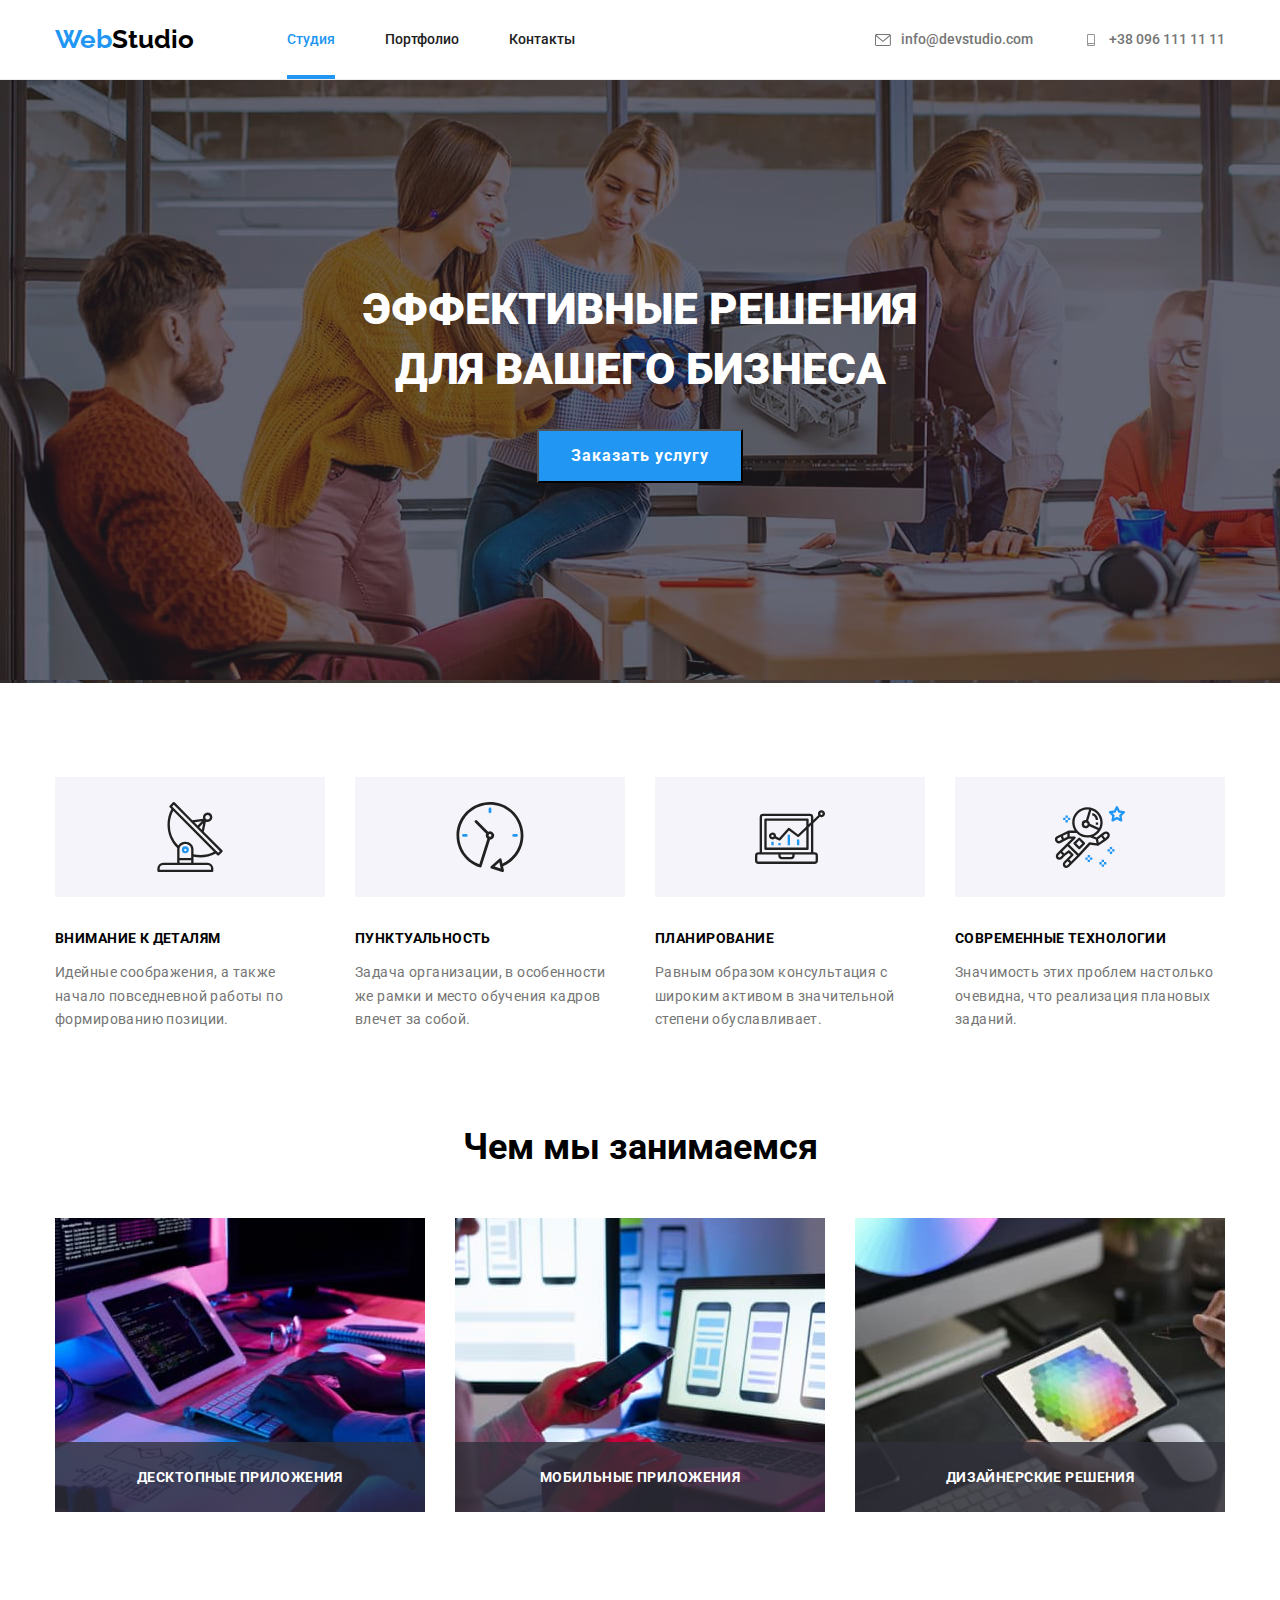
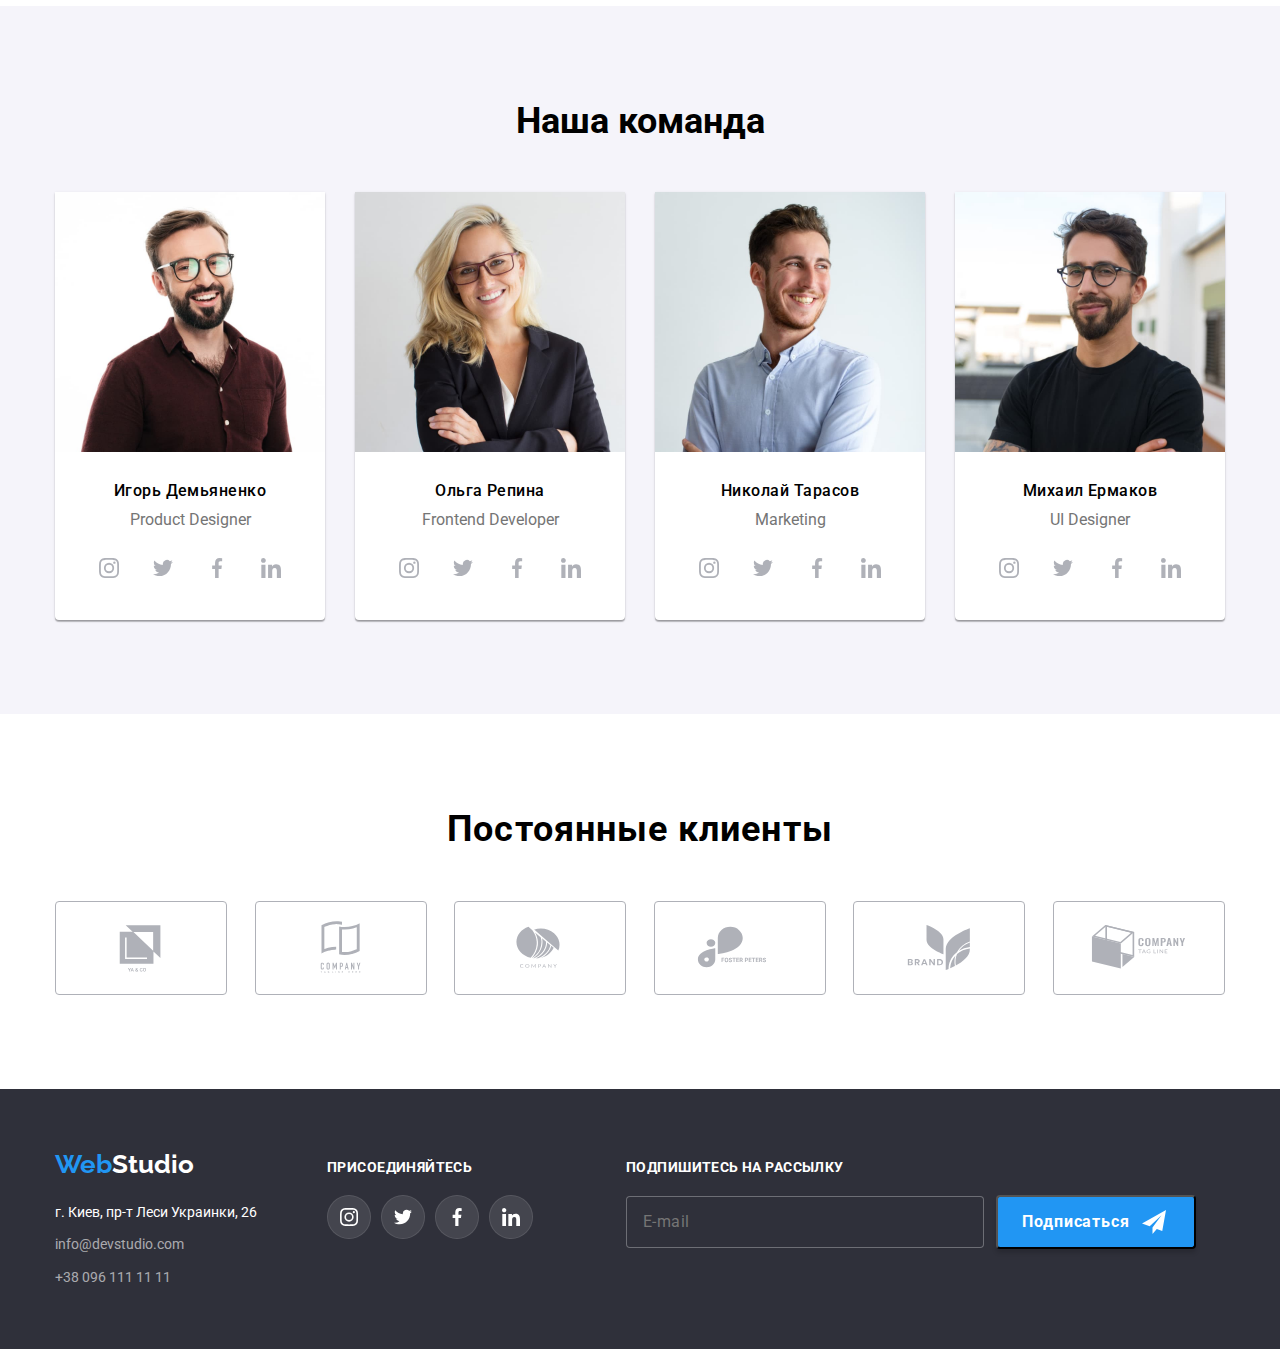
==== commit cb59dfbb: "scss" ====
--- a/index.html
+++ b/index.html
@@ -17,7 +17,7 @@
     <header class="header">
         <div class="header__container container">
             <nav class="header__navigation">
-                <a href="./" class="header__logo">Web<span class="header__logo--color">Studio</span></a>
+                <a href="./" class="logo header__logo">Web<span class="header__logo--color">Studio</span></a>
                 <ul class="siteNav">
                     <li class="siteNav__item"><a href="./" class="siteNav__link siteNav__link--activ">Студия</a></li>
                     <li class="siteNav__item"><a href="./portfolio.html" class="siteNav__link">Портфолио</a></li>
@@ -50,11 +50,11 @@
 
         <!-- HERO -->
 
-        <section class="container-hero section">
+        <section class="containerHero section">
             <div class="container">
                  <div class="hero">
-                     <h1 class="title">ЭФФЕКТИВНЫЕ РЕШЕНИЯ </br>ДЛЯ ВАШЕГО БИЗНЕСА</h1>
-                     <button class="btn" type="button" data-modal-open>Заказать услугу</button>
+                     <h1 class="hero__title">ЭФФЕКТИВНЫЕ РЕШЕНИЯ </br>ДЛЯ ВАШЕГО БИЗНЕСА</h1>
+                     <button class="hero__btn" type="button" data-modal-open>Заказать услугу</button>
                 </div>
             </div>
         </section>
@@ -64,41 +64,41 @@
         <section class="section">
             <div class="container">
                     <ul class="about">
-                        <li class="item">
-                                <div class="about-icon-section">
-                                    <svg class="icon">
+                        <li class="about__item">
+                                <div class="about__cardSection">
+                                    <svg class="about__icon">
                                         <use href="./images/icons.svg#icon-antena"></use>
                                     </svg>
                                 </div>
-                                <h3 class="title">ВНИМАНИЕ К ДЕТАЛЯМ</h3>
-                                <p class="feature">Идейные соображения, а также начало повседневной работы по формированию позиции.</p>
-                        </li>
-                        <li class="item">
-                                <div class="about-icon-section">
-                                    <svg class="icon">
+                                <h3 class="about__title">ВНИМАНИЕ К ДЕТАЛЯМ</h3>
+                                <p class="about__feature">Идейные соображения, а также начало повседневной работы по формированию позиции.</p>
+                        </li>
+                        <li class="about__item">
+                                <div class="about__cardSection">
+                                    <svg class="about__icon">
                                         <use href="./images/icons.svg#icon-clock"></use>
                                     </svg>
                                 </div>
-                                <h3 class="title">ПУНКТУАЛЬНОСТЬ</h3>
-                                <p class="feature">Задача организации, в особенности же рамки и место обучения кадров влечет за собой.</p> 
-                        </li>
-                        <li class="item">
-                                <div class="about-icon-section">
-                                    <svg class="icon">
+                                <h3 class="about__title">ПУНКТУАЛЬНОСТЬ</h3>
+                                <p class="about__feature">Задача организации, в особенности же рамки и место обучения кадров влечет за собой.</p> 
+                        </li>
+                        <li class="about__item">
+                                <div class="about__cardSection">
+                                    <svg class="about__icon">
                                         <use href="./images/icons.svg#icon-plan"></use>
                                     </svg>
                                 </div>
-                                <h3 class="title">ПЛАНИРОВАНИЕ</h3>
-                                <p class="feature">Равным образом консультация с широким активом в значительной степени обуславливает.</p>
-                        </li>
-                        <li class="item">
-                                <div class="about-icon-section">
-                                    <svg class="icon">
+                                <h3 class="about__title">ПЛАНИРОВАНИЕ</h3>
+                                <p class="about__feature">Равным образом консультация с широким активом в значительной степени обуславливает.</p>
+                        </li>
+                        <li class="about__item">
+                                <div class="about__cardSection">
+                                    <svg class="about__icon">
                                         <use href="./images/icons.svg#icon-astranaut"></use>
                                     </svg>
                                 </div>
-                                <h3 class="title">СОВРЕМЕННЫЕ ТЕХНОЛОГИИ</h3>
-                             <p class="feature">Значимость этих проблем настолько очевидна, что реализация плановых заданий.</p>
+                                <h3 class="about__title">СОВРЕМЕННЫЕ ТЕХНОЛОГИИ</h3>
+                             <p class="about__feature">Значимость этих проблем настолько очевидна, что реализация плановых заданий.</p>
                         </li>
                     </ul>                
             </div>     
@@ -106,32 +106,32 @@
 
         <!-- WORK -->
 
-        <section class="section-bott">
+        <section>
             <div class="container">
                 <div class="work">
-                    <h2 class="title">Чем мы занимаемся</h2>
-                        <ul class="work-cards">
-                            <li class="item">
-                                <a href="">
-                                    <div class="item-position">
+                    <h2 class="work__title">Чем мы занимаемся</h2>
+                        <ul class="work__cards">
+                            <li class="work__item">
+                                <a href="#">
+                                    <div class="work__itemPosition">
                                         <img src="./images/box-1.jpg" alt="Структура сайта и написание кода" width="370" height="294">
-                                        <p class="text">ДЕСКТОПНЫЕ ПРИЛОЖЕНИЯ</p>
+                                        <p class="work__text">ДЕСКТОПНЫЕ ПРИЛОЖЕНИЯ</p>
                                     </div>
                                 </a>
                             </li>
-                            <li class="item">
-                                <a href="">
-                                    <div class="item-position">
+                            <li class="work__item">
+                                <a href="#">
+                                    <div class="work__itemPosition">
                                         <img src="./images/box-2.jpg" alt="адаптивная верстка" width="370" height="294">
-                                        <p class="text">МОБИЛЬНЫЕ ПРИЛОЖЕНИЯ</p>
+                                        <p class="work__text">МОБИЛЬНЫЕ ПРИЛОЖЕНИЯ</p>
                                     </div>
                                 </a>
                             </li>
-                            <li class="item">
-                                <a href="">
-                                    <div class="item-position">
+                            <li class="work__item">
+                                <a href="#">
+                                    <div class="work__itemPosition">
                                         <img src="./images/box-3.jpg" alt="выбор цвета в цветовой палитре" width="370" height="294">
-                                        <p class="text">ДИЗАЙНЕРСКИЕ РЕШЕНИЯ</p>
+                                        <p class="work__text">ДИЗАЙНЕРСКИЕ РЕШЕНИЯ</p>
                                     </div>
                                 </a>
                             </li>
@@ -142,144 +142,144 @@
 
         <!-- TEAM -->
 
-        <section class="container-team section">
+        <section class="containerTeam section">
             <div class="container">
                 <div class="team">
-                        <h2 class="title">Наша команда</h2>
-                        <ul class="team-cards">
-                            <li class="cards"><img src="./images/pro-designer.jpg" alt="Product Designer" width="270" height="260">
-                                <p class="name">Игорь Демьяненко</p>
-                                <p class="pofession">Product Designer</p>
-                                <ul class="team-icon-list">
-                                    <li class="icon-item">
-                                        <a href="" class="social-link">
-                                            <svg class="icon-social">
+                        <h2 class="team__title">Наша команда</h2>
+                        <ul class="team__list">
+                            <li class="team__cards"><img src="./images/pro-designer.jpg" alt="Product Designer" width="270" height="260">
+                                <p class="team__name">Игорь Демьяненко</p>
+                                <p class="team__pofession">Product Designer</p>
+                                <ul class="team__iconList">
+                                    <li class="team__iconItem">
+                                        <a href="" class="team__socialLink">
+                                            <svg class="team__iconSocial">
                                                 <use href="./images/icons.svg#icon-instagram"></use>
                                             </svg>
                                         </a>
                                     </li>
-                                    <li class="icon-item">
-                                        <a href="" class="social-link">       
-                                        <svg class="icon-social">
-                                            <use href="./images/icons.svg#icon-twitter"></use>
-                                        </svg>
-                                        </a>
-                                    </li>
-                                    <li class="icon-item">
-                                        <a href="" class="social-link">
-                                        <svg class="icon-social">
-                                            <use href="./images/icons.svg#icon-facebook"></use>
-                                        </svg>
-                                        </a>
-                                    </li>
-                                    <li class="icon-item">
-                                        <a href="" class="social-link">
-                                        <svg class="icon-social">
-                                            <use href="./images/icons.svg#icon-linkedin"></use>
-                                        </svg>
+                                    <li class="team__iconItem">
+                                        <a href="" class="team__socialLink">       
+                                            <svg class="team__iconSocial">
+                                                <use href="./images/icons.svg#icon-twitter"></use>
+                                            </svg>
+                                        </a>
+                                    </li>
+                                    <li class="team__iconItem">
+                                        <a href="" class="team__socialLink">
+                                            <svg class="team__iconSocial">
+                                                <use href="./images/icons.svg#icon-facebook"></use>
+                                            </svg>
+                                        </a>
+                                    </li>
+                                    <li class="team__iconItem">
+                                        <a href="" class="team__socialLink">
+                                            <svg class="team__iconSocial">
+                                                <use href="./images/icons.svg#icon-linkedin"></use>
+                                            </svg>
                                         </a>
                                     </li>
                                 </ul>
                             </li>
-                            <li class="cards">
+                            <li class="team__cards">
                                 <img src="./images/developer.jpg" alt="Frontend Developer" width="270" height="260">
-                                <p class="name">Ольга Репина</p>
-                                <p class="pofession">Frontend Developer</p>
-                                <ul class="team-icon-list">
-                                    <li class="icon-item">
-                                        <a href="" class="social-link">
-                                            <svg class="icon-social">
+                                <p class="team__name">Ольга Репина</p>
+                                <p class="team__pofession">Frontend Developer</p>
+                                <ul class="team__iconList">
+                                    <li class="team__iconItem">
+                                        <a href="" class="team__socialLink">
+                                            <svg class="team__iconSocial">
                                                 <use href="./images/icons.svg#icon-instagram"></use>
                                             </svg>
                                         </a>
                                     </li>
-                                    <li class="icon-item">
-                                        <a href="" class="social-link">
-                                            <svg class="icon-social">
+                                    <li class="team__iconItem">
+                                        <a href="" class="team__socialLink">
+                                            <svg class="team__iconSocial">
                                                 <use href="./images/icons.svg#icon-twitter"></use>
                                             </svg>
                                         </a>
                                     </li>
-                                    <li class="icon-item">
-                                        <a href="" class="social-link">
-                                            <svg class="icon-social">
+                                    <li class="team__iconItem">
+                                        <a href="" class="team__socialLink">
+                                            <svg class="team__iconSocial">
                                                 <use href="./images/icons.svg#icon-facebook"></use>
                                             </svg>
                                         </a>
                                     </li>
-                                    <li class="icon-item">
-                                        <a href="" class="social-link">
-                                            <svg class="icon-social">
+                                    <li class="team__iconItem">
+                                        <a href="" class="team__socialLink">
+                                            <svg class="team__iconSocial">
                                                 <use href="./images/icons.svg#icon-linkedin"></use>
                                             </svg>
                                         </a>
                                     </li>
                                 </ul>
                             </li>
-                            <li class="cards">
+                            <li class="team__cards">
                                 <img src="./images/marketing.jpg" alt="Marketing" width="270" height="260">
-                                <p class="name">Николай Тарасов</p>
-                                <p class="pofession">Marketing</p>
-                                <ul class="team-icon-list">
-                                    <li class="icon-item">
-                                        <a href="" class="social-link">
-                                            <svg class="icon-social">
+                                <p class="team__name">Николай Тарасов</p>
+                                <p class="team__pofession">Marketing</p>
+                                <ul class="team__iconList">
+                                    <li class="team__iconItem">
+                                        <a href="" class="team__socialLink">
+                                            <svg class="team__iconSocial">
                                                 <use href="./images/icons.svg#icon-instagram"></use>
                                             </svg>
                                         </a>
                                     </li>
-                                    <li class="icon-item">
-                                        <a href="" class="social-link">
-                                            <svg class="icon-social">
+                                    <li class="team__iconItem">
+                                        <a href="" class="team__socialLink">
+                                            <svg class="team__iconSocial">
                                                 <use href="./images/icons.svg#icon-twitter"></use>
                                             </svg>
                                         </a>
                                     </li>
-                                    <li class="icon-item">
-                                        <a href="" class="social-link">
-                                            <svg class="icon-social">
+                                    <li class="team__iconItem">
+                                        <a href="" class="team__socialLink">
+                                            <svg class="team__iconSocial">
                                                 <use href="./images/icons.svg#icon-facebook"></use>
                                             </svg>
                                         </a>
                                     </li>
-                                    <li class="icon-item">
-                                        <a href="" class="social-link">
-                                            <svg class="icon-social">
+                                    <li class="team__iconItem">
+                                        <a href="" class="team__socialLink">
+                                            <svg class="team__iconSocial">
                                                 <use href="./images/icons.svg#icon-linkedin"></use>
                                             </svg>
                                         </a>
                                     </li>
                                 </ul>
                             </li>
-                            <li class="cards">
+                            <li class="team__cards">
                                 <img src="./images/ui-designer.jpg" alt="UI Designer" width="270" height="260">
-                                <p class="name">Михаил Ермаков</p>
-                                <p class="pofession">UI Designer</p>
-                                <ul class="team-icon-list">
-                                    <li class="icon-item">
-                                        <a href="" class="social-link">
-                                            <svg class="icon-social">
+                                <p class="team__name">Михаил Ермаков</p>
+                                <p class="team__pofession">UI Designer</p>
+                                <ul class="team__iconList">
+                                    <li class="team__iconItem">
+                                        <a href="" class="team__socialLink">
+                                            <svg class="team__iconSocial">
                                                 <use href="./images/icons.svg#icon-instagram"></use>
                                             </svg>
                                         </a>
                                     </li>
-                                    <li class="icon-item">
-                                        <a href="" class="social-link">
-                                            <svg class="icon-social">
+                                    <li class="team__iconItem">
+                                        <a href="" class="team__socialLink">
+                                            <svg class="team__iconSocial">
                                                 <use href="./images/icons.svg#icon-twitter"></use>
                                             </svg>
                                         </a>
                                     </li>
-                                    <li class="icon-item">
-                                        <a href="" class="social-link">
-                                            <svg class="icon-social">
+                                    <li class="team__iconItem">
+                                        <a href="" class="team__socialLink">
+                                            <svg class="team__iconSocial">
                                                 <use href="./images/icons.svg#icon-facebook"></use>
                                             </svg>
                                         </a>
                                     </li>
-                                    <li class="icon-item">
-                                        <a href="" class="social-link">
-                                            <svg class="icon-social">
+                                    <li class="team__iconItem">
+                                        <a href="" class="team__socialLink">
+                                            <svg class="team__iconSocial">
                                                 <use href="./images/icons.svg#icon-linkedin"></use>
                                             </svg>
                                         </a>
@@ -294,47 +294,47 @@
         <!-- ПОСТОЯННЫЕ КЛИЕНТЫ -->
         
         <section class="container ">
-            <div class="section">
-                <h2 class="title-clients">Постоянные клиенты</h2>
-                <ul class="clients-list">
-                    <li>
-                        <a href="" class="client-link">
-                            <svg class="icon-clients">
+            <div class="clients section">
+                <h2 class="clients__title">Постоянные клиенты</h2>
+                <ul class="clients__list">
+                    <li>
+                        <a href="" class="client__link">
+                            <svg class="clients__icons">
                                 <use href="./images/icons.svg#icon-client-1"></use>
                             </svg>
                         </a>
                     </li>
                     <li>
-                        <a href="" class="client-link">
-                            <svg class="icon-clients">
+                        <a href="" class="client__link">
+                            <svg class="clients__icons">
                                 <use href="./images/icons.svg#icon-client-2"></use>
                             </svg>
                         </a>
                     </li>
                     <li>
-                        <a href="" class="client-link">
-                            <svg class="icon-clients">
+                        <a href="" class="client__link">
+                            <svg class="clients__icons">
                                 <use href="./images/icons.svg#icon-client-3"></use>
                             </svg>
                         </a>
                     </li>
                     <li>
-                        <a href="" class="client-link">
-                            <svg class="icon-clients">
+                        <a href="" class="client__link">
+                            <svg class="clients__icons">
                                 <use href="./images/icons.svg#icon-client-4"></use>
                             </svg>
                         </a>
                     </li>
                     <li>
-                        <a href="" class="client-link">
-                            <svg class="icon-clients">
+                        <a href="" class="client__link">
+                            <svg class="clients__icons">
                                 <use href="./images/icons.svg#icon-client-5"></use>
                             </svg>
                         </a>
                     </li>
                     <li>
-                        <a href="" class="client-link">
-                            <svg class="icon-clients">
+                        <a href="" class="client__link">
+                            <svg class="clients__icons">
                                 <use href="./images/icons.svg#icon-client-6"></use>
                             </svg>
                         </a>
@@ -348,63 +348,63 @@
 
     <footer class="footer">
         <div class="container">
-            <div class="footer-flex">
-                <div>
-                    <a href="./" class="logo">Web<span class="web">Studio</span></a>
-                    <address class="address">
-                        <p class="street">г. Киев, пр-т Леси Украинки, 26</p>
-                        <ul class="getcontact">
-                         <li>
-                             <a href="mailto:info@devstudio.com" class="link">info@devstudio.com</a>
-                            </li>
-                         <li>
-                              <a href="tel:+380961111111" class="link">+38 096 111 11 11</a>
+            <div class="footer__flex">
+                <div class="data">
+                    <a href="./" class="logo data__logo">Web<span class="data__logo--color">Studio</span></a>
+                    <address class="data__address">
+                        <p class="data__street">г. Киев, пр-т Леси Украинки, 26</p>
+                        <ul>
+                         <li class="data__item">
+                             <a href="mailto:info@devstudio.com" class="data__link">info@devstudio.com</a>
+                            </li>
+                         <li class="data__item">
+                              <a href="tel:+380961111111" class="data__link">+38 096 111 11 11</a>
                          </li>
                      </ul>
                      </address>
                 </div>
-                <div class="invite">
-                    <h3 class="title">ПРИСОЕДИНЯЙТЕСЬ</h3>
-                    <ul class="foot-icon-list">
-                        <li class="item">
-                            <a href="" class="footer-link">
-                                <svg class="svg-icon">
+
+                <div class="invite invite__box">
+                    <h3 class="invite__title">ПРИСОЕДИНЯЙТЕСЬ</h3>
+                    <ul class="invite__iconList">
+                        <li >
+                            <a href="" class="invite__link">
+                                <svg class="invite__icon">
                                     <use href="./images/icons.svg#icon-instagram"></use>
                                 </svg>
                             </a>
                         </li>
-                        <li class="item">
-                            <a href="" class="footer-link">
-                                <svg class="svg-icon">
+                        <li >
+                            <a href="" class="invite__link">
+                                <svg class="invite__icon">
                                     <use href="./images/icons.svg#icon-twitter"></use>
                                 </svg>
                             </a>
                         </li>
-                        <li class="item">
-                            <a href="" class="footer-link">
-                                <svg class="svg-icon">
+                        <li >
+                            <a href="" class="invite__link">
+                                <svg class="invite__icon">
                                     <use href="./images/icons.svg#icon-facebook"></use>
                                 </svg>
                             </a>
                         </li>
-                        <li class="item">
-                            <a href="" class="footer-link">
-                                <svg class="svg-icon">
+                            <a href="" class="invite__link">
+                                <svg class="invite__icon">
                                     <use href="./images/icons.svg#icon-linkedin"></use>
                                 </svg>
                             </a>
                         </li>
                     </ul>
                 </div>
-                <div class="subscribe">
-                    <h3 class="title">ПОДПИШИТЕСЬ НА РАССЫЛКУ</h3>
-                    <form class="form-subscribe">                       
+                <div class="subscribe subscribe__box">
+                    <h3 class="subscribe__title">ПОДПИШИТЕСЬ НА РАССЫЛКУ</h3>
+                    <form class="subscribe__form">                       
                         <label>
-                            <input type="email" name="subscribe" placeholder="E-mail" width="500px">
+                            <input class="subscribe__input" type="email" name="subscribe" placeholder="E-mail" width="500px">
                         </label>
-                        <button type="submit" class="btn">
-                            <span class="text"> Подписаться</span>
-                            <svg class="send-svg">
+                        <button type="submit" class="subscribe__btn">
+                            <span class="subscribe__text"> Подписаться</span>
+                            <svg class="subscribe__sendSvg">
                                 <use href="./images/icons.svg#icon-send"></use>
                             </svg>
                         </button>
@@ -418,51 +418,51 @@
 
     <div class="backdrop is-hidden" data-modal>
         <div class="modal">
-            <button class="btn" type="button" data-modal-close>
-                <svg class="close">
+            <button class="modal__btn" type="button" data-modal-close>
+                <svg class="modal__close">
                     <use href="./images/icons.svg#icon-close"></use>
                 </svg>
             </button>
-            <form class="form">
+            <form class="modalForm">
                
-                    <h2 class="form-title">Оставьте свои данные, мы вам перезвоним</h2>
+                    <h2 class="modalForm__title">Оставьте свои данные, мы вам перезвоним</h2>
     
-                        <label class="form-label">
-                            <span class="form-text"> Имя</span>
-                            <input class="form-input" type="text">
-                            <svg class="form-icon">
+                        <label class="modalForm__label">
+                            <span class="modalForm__text"> Имя</span>
+                            <input class="modalForm__input" type="text">
+                            <svg class="modalForm__icon">
                                 <use href="./images/icons.svg#icon-name"></use>
                             </svg>
                         </label>
 
-                        <label class="form-label">
-                            <span class="form-text"> Телефон</span>
-                            <input class="form-input" type="email">
-                            <svg class="form-icon">
+                        <label class="modalForm__label">
+                            <span class="modalForm__text"> Телефон</span>
+                            <input class="modalForm__input" type="email">
+                            <svg class="modalForm__icon">
                                 <use href="./images/icons.svg#icon-phone"></use>
                             </svg>
                         </label>
                   
-                        <label class="form-label">
-                            <span class="form-text"> Почта</span>
-                            <input class="form-input" type="tel">
-                            <svg class="form-icon">
+                        <label class="modalForm__label">
+                            <span class="modalForm__text"> Почта</span>
+                            <input class="modalForm__input" type="tel">
+                            <svg class="modalForm__icon">
                                 <use href="./images/icons.svg#icon-email"></use>
                             </svg>
                         </label>
                 
-                        <label class="form-label">
-                            <span class="form-text"> Комментарий</span>
-                            <textarea name="commit" id="" cols="30" rows="10" class="form-commit" placeholder="Введите текст"></textarea>
+                        <label class="modalForm__label">
+                            <span class="modalForm__text"> Комментарий</span>
+                            <textarea name="commit" id="" cols="30" rows="10" class="modalForm__commit" placeholder="Введите текст"></textarea>
                         </label>
             
  
-                        <label class="rules">
-                            <input type="checkbox" class="checkbox"><span class="form-checked"></span> Соглашаюсь с рассылкой и принимаю <a href="#"
-                                class="agreement"> Условия договора</a> 
+                        <label class="modalForm__rules">
+                            <input type="checkbox" class="modalForm__checkbox"><span class="modalForm__rules--checked"></span> Соглашаюсь с рассылкой и принимаю <a href="#"
+                                class="modalForm__agreement"> Условия договора</a> 
                             </label>
 
-                    <button type="submit" class="form-btn" ><span class="send" > Отправить</span></button>
+                    <button type="submit" class="modalForm__btn" ><span class="modalForm__send" > Отправить</span></button>
             </form>
         </div>
     </div>
--- a/css/main.min.css
+++ b/css/main.min.css
@@ -1,2 +1,2 @@
-*{box-sizing:border-box}h1,h2,h3,h4,h5,h6,ul,p{margin:0;padding:0}svg,img{display:block;max-width:100%;height:auto}input{cursor:pointer}body{color:var(--accent-color);font-family:roboto, sans-serif;background-color:#ffffff}a{text-decoration:none}ul{list-style:none}:root{--accent-color: #757575;--background-header-footer: #2f303a;--activ: #2196f3;--primary-color: #000000;--lite-color: #ffffff;--logo: #2196f3;--contacts-footer-color: rgb(255, 255, 255, 0.6);--header-border-color: #ececec;--cards-border-color: #eeeeee;--bgc-btn: #f5f4fa;--hero-overlay-color: rgba(47, 48, 58, 0.4);--icon-color: #afb1b8;--bgc-icon-footer: rgba(255, 255, 255, 0.1);--bgc-overflow: rgba(33, 150, 243, 0.9);--form-color: rgba(117, 117, 117, 0.5)}.backdrop{position:fixed;top:0;left:0;width:100%;height:100%;background-color:rgba(0,0,0,0.2)}.backdrop.is-hidden{opacity:0;pointer-events:none}.section{padding-top:94px;padding-bottom:94px}.section-bott{padding-bottom:94px}.container{width:1200px;padding-left:15px;padding-right:15px;margin-left:auto;margin-right:auto}.about{display:flex;flex-wrap:wrap;margin-left:-30px}.about .item{flex-basis:calc((100% - 4 * 30px) / 4);margin-left:30px}.about-icon-section{display:flex;justify-content:center;align-items:center;width:270px;height:120px;margin-bottom:30px;background-color:var(--bgc-btn)}.about-icon-section .icon{width:70px;height:70px}.about .item:last-child{padding-right:0}.about .title{font-family:roboto, sans-serif;color:var(--primary-color);font-weight:bold;font-size:14px;line-height:1.7;margin-bottom:10px;letter-spacing:0.03em}.about .feature{font-weight:400;font-size:14px;line-height:1.7;letter-spacing:0.03em}.contactList__mailIcon,.contactList__phoneIcon{width:16px;height:12px;margin-right:10px;fill:currentColor}.header{border-bottom:1px solid var(--header-border-color)}.header__container{display:flex;justify-content:space-between;align-items:center}.header__navigation{display:flex;align-items:center}.siteNav{display:flex}.header__logo{font-family:"Raleway", sans-serif;font-weight:700;font-size:26px;line-height:1.2;color:var(--logo)}.header__logo--color{color:var(--primary-color)}.siteNav__link{display:flex;padding-top:32px;padding-bottom:32px;position:relative;color:#212121;font-weight:500;font-size:14px;line-height:1.1;transition:color 250ms cubic-bezier(0.4, 0, 0.2, 1)}.siteNav__link:hover,.siteNav__link:focus{color:var(--activ)}.siteNav__item{margin-right:50px}.siteNav__item:first-child{margin-left:93px}.siteNav__item:last-child{margin:0}.siteNav__link--activ{color:var(--activ)}.siteNav__link--activ::after{content:"";position:absolute;left:0;bottom:0;display:block;width:100%;height:4px;background-color:var(--activ);transition:250ms cubic-bezier(0.4, 0, 0.2, 1)}.contactList__link{display:flex;align-items:center;padding-top:32px;padding-bottom:32px;color:#757575;font-weight:500;font-size:14px;line-height:1.1;transition:color 250ms cubic-bezier(0.4, 0, 0.2, 1)}.contactList__link:hover,.contactList__link:focus{color:var(--activ)}.contactList{display:flex}.contactList{margin-left:auto}.contactList__item:nth-child(2){margin-left:50px}.container-hero{background-image:linear-gradient(to right, var(--hero-overlay-color), var(--hero-overlay-color)),url("../images/background.jpg");padding-top:200px;padding-bottom:200px;max-width:1600px;margin-right:auto;margin-left:auto}.hero{text-align:center}.hero .title{color:var(--lite-color);font-weight:900;font-size:44px;line-height:1.35}.hero .btn{font-family:"Roboto", sans-serif;color:var(--lite-color);background-color:var(--activ);font-weight:700;font-size:16px;line-height:1.87;letter-spacing:0.06em;margin-top:30px;padding:10px 32px 10px 32px;transition:background-color 250ms cubic-bezier(0.4, 0, 0.2, 1)}.hero .btn:focus,.hero .btn:hover{background-color:#188ce8}.about{display:flex;flex-wrap:wrap;margin-left:-30px}.about .item{flex-basis:calc((100% - 4 * 30px) / 4);margin-left:30px}.about-icon-section{display:flex;justify-content:center;align-items:center;width:270px;height:120px;margin-bottom:30px;background-color:var(--bgc-btn)}.about-icon-section .icon{width:70px;height:70px}.about .item:last-child{padding-right:0}.about .title{font-family:roboto, sans-serif;color:var(--primary-color);font-weight:bold;font-size:14px;line-height:1.7;margin-bottom:10px;letter-spacing:0.03em}.about .feature{font-weight:400;font-size:14px;line-height:1.7;letter-spacing:0.03em}.work{background-color:#fff}.work .work-cards{display:flex;justify-content:space-between}.work-cards .item{margin-right:30px}.work-cards .item:last-child{margin-right:0}.work-cards .item-position{position:relative}.item-position .text{position:absolute;font-family:roboto, sans-serif;font-weight:700;font-size:14px;line-height:1.172;letter-spacing:0.03em;left:50%;transform:translateX(-50%);color:var(--lite-color);background-color:#2f303acc;width:100%;height:70px;bottom:0;text-align:center;padding-top:27px}.work .title{color:var(--primary-color);font-weight:700;font-size:36px;line-height:1.17;text-align:center;margin-bottom:50px}.container-team{background-color:var(--bgc-btn)}.team .title{color:var(--primary-color);text-align:center;font-weight:700;font-size:36px;line-height:1.17;margin-bottom:50px}.team .team-cards{display:flex;justify-content:space-between}.team-cards .cards{margin-right:30px;box-shadow:0px 1px 3px rgba(0,0,0,0.12),0px 1px 1px rgba(0,0,0,0.14),0px 2px 1px rgba(0,0,0,0.2);border-radius:0px 0px 4px 4px}.team-cards .cards:last-child{margin:0}.team .name{color:var(--primary-color);font-weight:500;font-size:16px;line-height:1.17;padding-top:30px;padding-bottom:10px;letter-spacing:0.03em}.cards{height:428px;width:270px;background-color:var(--lite-color);text-align:center}.team .profession{font-weight:400;font-size:16px;line-height:1.17}.team-icon-list{display:flex;justify-content:center;padding-top:16px;padding-right:32px;padding-left:32px}.team-icon-list .icon-item{margin-right:10px}.team-icon-list .icon-item:last-child{margin-right:0}.social-link{display:flex;max-width:44px;max-height:44px;padding:12px;color:var(--icon-color);border-radius:50%;transition:color 250ms cubic-bezier(0.4, 0, 0.2, 1),background-color 250ms cubic-bezier(0.4, 0, 0.2, 1)}.social-link:hover,.social-link:focus{color:var(--lite-color);background-color:var(--activ)}.icon-item .icon-social{width:20px;height:20px;fill:currentColor}.title-clients{color:var(--primary-color);font-family:roboto, sans-serif;font-weight:700;font-size:36px;line-height:1.171;letter-spacing:0.03em;text-align:center;margin-bottom:50px}.clients-list{display:flex;justify-content:space-between}.client-link{display:flex;justify-content:space-between;align-items:center;color:var(--icon-color);border:1px solid var(--icon-color);border-radius:4px;padding:16px 32px;transition:color 250ms cubic-bezier(0.4, 0, 0.2, 1),border 250ms cubic-bezier(0.4, 0, 0.2, 1)}.client-link:hover,.client-link:focus{border:1px solid var(--activ);color:var(--activ)}.icon-clients{width:106px;height:60px;fill:currentColor}.filters .buttons{display:flex;justify-content:center}.filters .btn{font-family:"Roboto", sans-serif;font-weight:500;font-size:16px;line-height:1.62;letter-spacing:0.03em;color:#212121;padding:6px 22px;background-color:var(--bgc-btn);border:none;border-radius:4px;transition:background-color 250ms cubic-bezier(0.4, 0, 0.2, 1),color 250ms cubic-bezier(0.4, 0, 0.2, 1),box-shadow 250ms cubic-bezier(0.4, 0, 0.2, 1)}.buttons .item{margin-right:8px}.buttons .item:last-child{margin-right:0}.filters .btn:focus,.filters .btn:hover{background-color:var(--activ);color:var(--lite-color);box-shadow:0px 3px 1px rgba(0,0,0,0.1),0px 1px 2px rgba(0,0,0,0.08),0px 2px 2px rgba(0,0,0,0.12)}.cards-list{display:flex;flex-wrap:wrap;margin-top:50px;margin-right:-30px}.cards-list .item{margin-right:30px;margin-bottom:30px;flex-basis:calc((100% - 3 * 30px) / 3)}.cards-list .item:hover{box-shadow:0px 1px 1px rgba(0,0,0,0.12),0px 4px 4px rgba(0,0,0,0.06),1px 4px 6px rgba(0,0,0,0.16)}.cards-list .item:nth-child(n+7){margin-bottom:0}.projects .title{color:var(--primary-color);font-weight:700;font-size:18px;line-height:2}.overflow-img{position:relative;overflow:hidden}.overflow-img .overflow{position:absolute;top:0;left:0;width:100%;height:100%;background-color:var(--bgc-overflow);transform:translatey(100%);pointer-events:none;transition:transform 250ms 250ms cubic-bezier(0.4, 0, 0.2, 1)}.cards-list .item:hover .overflow-img .overflow{transform:translatey(0)}.overflow .text{font-family:roboto, sans-serif;font-weight:400;font-size:18px;line-height:1.555;padding:63px 24px;letter-spacing:0.03em;color:var(--lite-color)}.projects .filter{color:var(--accent-color);font-weight:400;font-size:16px;line-height:1.7}.card-border{border-left:1px solid var(--cards-border-color);border-right:1px solid var(--cards-border-color);border-bottom:1px solid var(--cards-border-color);padding-top:20px;padding-left:24px;padding-bottom:20px}.footer{background-color:var(--background-header-footer);padding-top:60px;padding-bottom:60px}.footer .web{color:var(--lite-color)}.footer .logo{margin-top:60px}.footer .link{color:var(--accent-color);transition:color 250ms cubic-bezier(0.4, 0, 0.2, 1)}.footer .link:hover,.footer .link:focus{color:var(--activ)}.address{font-weight:400;font-size:14px;line-height:1.7;font-style:normal;padding-top:20px}.address .street{color:var(--lite-color);font-weight:400;font-size:14px;line-height:1.72}.getcontact li{padding-top:9px}.address .link{color:var(--contacts-footer-color)}.footer-flex{display:flex}.invite{width:206px;margin-left:70px;margin-top:10px}.invite .title{font-family:roboto, sans-serif;font-weight:700;font-size:14px;line-height:1.172;letter-spacing:0.03em;margin-bottom:20px;color:var(--lite-color)}.foot-icon-list{display:flex;justify-content:space-between}.footer-link{display:flex;justify-content:space-between;align-items:center;color:var(--lite-color);background-color:var(--bgc-icon-footer);max-width:44px;max-height:44px;padding:12px;border:1px solid var(--bgc-icon-footer);border-radius:50%;transition:background-color 250ms cubic-bezier(0.4, 0, 0.2, 1)}.footer-link:focus,.footer-link:hover{background-color:var(--activ)}.svg-icon{width:20px;height:20px;fill:currentColor}.subscribe{margin-left:93px;margin-top:10px}.form-subscribe{display:flex;align-items:center}.subscribe input{width:358px;font-family:roboto, sans-serif;font-weight:400;font-size:16px;line-height:1.25;letter-spacing:0.03em;color:rgba(255,255,255,0.6);background-color:var(--background-header-footer);border:1px solid rgba(255,255,255,0.3);border-radius:4px;padding-top:15px;padding-bottom:15px;padding-left:16px}.subscribe input:hover,.subscribe input:focus{border:1px solid var(--activ);outline:none}.subscribe .title{font-family:roboto, sans-serif;font-weight:700;font-size:14px;line-height:1.172;letter-spacing:0.03em;margin-bottom:20px;color:var(--lite-color)}.subscribe .btn{position:relative;width:200px;font-family:roboto, sans-serif;font-weight:700;font-size:16px;line-height:1.875;letter-spacing:0.06em;color:var(--lite-color);background-color:#2196f3;margin-left:12px;padding-top:10px;padding-bottom:10px;box-shadow:0px 4px 4px rgba(0,0,0,0.15);border-radius:4px}.subscribe .text{padding-right:40px}.send-svg{position:absolute;top:50%;right:28px;transform:translateY(-50%);width:24px;height:24px}.modal{display:inline-block;position:absolute;top:50%;left:50%;transform:translate(-50%, -50%);min-width:528px;min-height:581px;background-color:var(--lite-color);border-radius:4px;animation-name:modal;animation-duration:3000ms;animation-timing-function:linear;animation-iteration-count:1;transform-origin:top left}.modal .btn{position:absolute;top:0;right:0;margin-right:8px;margin-top:8px;border:1px solid rgba(0,0,0,0.1);color:var(--primary-color);border-radius:50%;padding:5px;transition:fill 250ms cubic-bezier(0.4, 0, 0.2, 1)}.modal .btn:hover,.modal .btn:focus{fill:var(--activ)}.btn .close{width:18px;height:18px;color:currentColor}@keyframes modal{0%{transform:scale(0.2)}100%{}}.form{padding-left:41px;padding-right:40px}.form-title{font-family:roboto, sans-serif;font-weight:700;font-size:20px;line-height:1.172;letter-spacing:0.03em;color:var(--primary-color);padding-top:40px;margin-bottom:12px}.form-label{position:relative;display:flex;flex-direction:column}.form-input{width:448px;height:40px;margin-bottom:10px;border:1px solid rgba(33,33,33,0.2);border-radius:4px;padding-left:42px;transition:250ms cubic-bezier(0.4, 0, 0.2, 1)}.form-text{font-size:12px;line-height:1.171;letter-spacing:0.01em;padding-bottom:4px}.form-icon{position:absolute;top:45%;left:12px;width:18px;height:18px;transition:250ms cubic-bezier(0.4, 0, 0.2, 1)}.form-commit{resize:none;width:448px;border:1px solid rgba(33,33,33,0.2);border-radius:4px;margin-bottom:20px;padding:12px 16px;transition:250ms cubic-bezier(0.4, 0, 0.2, 1)}.form-commit::placeholder{color:rgba(117,117,117,0.5);letter-spacing:0.01em}.checkbox{appearance:none}.form-checked{display:inline-block;width:15px;height:15px;margin-right:7px;border:1px solid var(--primary-color);border-radius:2px;transition:250ms cubic-bezier(0.4, 0, 0.2, 1)}.checkbox:checked+.form-checked{border-color:transparent;background-color:var(--activ);background-image:url(../images/check.svg);background-size:contain;background-origin:border-box}.form-label:focus-within>.form-input,.form-label:focus-within>.form-icon,.form-label:focus-within>.form-commit{fill:var(--activ);outline:none;border-color:var(--activ)}.rules{display:flex;align-items:center;color:var(--accent-color);font-family:roboto, sans-serif;font-size:14px;line-height:1.714;padding-top:20px;letter-spacing:0.03em;padding-left:14px}.agreement{color:var(--activ);text-decoration:underline;font-family:roboto, sans-serif;font-size:14px;line-height:1.714;padding-left:5px;letter-spacing:0.03em}.form-btn{display:block;margin-left:auto;margin-right:auto;background-color:var(--logo);border-radius:4px;box-shadow:0px 4px 4px rgba(0,0,0,0.15);margin-top:30px;margin-bottom:40px;cursor:pointer;padding:10px 55px;transition:color 250ms cubic-bezier(0.4, 0, 0.2, 1)}.form-btn .send{font-family:roboto, sans-serif;font-weight:700;font-size:16px;line-height:1.875;letter-spacing:0.06em;color:var(--lite-color)}.form-btn:hover,.form-btn:focus{background-color:#188ce8}
+*{box-sizing:border-box}h1,h2,h3,h4,h5,h6,ul,p{margin:0;padding:0}svg,img{display:block;max-width:100%;height:auto}input{cursor:pointer}body{color:var(--accent-color);font-family:roboto, sans-serif;background-color:#ffffff}a{text-decoration:none}ul{list-style:none}:root{--accent-color: #757575;--background-header-footer: #2f303a;--activ: #2196f3;--primary-color: #000000;--lite-color: #ffffff;--logo: #2196f3;--contacts-footer-color: rgb(255, 255, 255, 0.6);--header-border-color: #ececec;--cards-border-color: #eeeeee;--bgc-btn: #f5f4fa;--hero-overlay-color: rgba(47, 48, 58, 0.4);--icon-color: #afb1b8;--bgc-icon-footer: rgba(255, 255, 255, 0.1);--bgc-overflow: rgba(33, 150, 243, 0.9);--form-color: rgba(117, 117, 117, 0.5)}.backdrop{position:fixed;top:0;left:0;width:100%;height:100%;background-color:rgba(0,0,0,0.2)}.backdrop.is-hidden{opacity:0;pointer-events:none}.section{padding-top:94px;padding-bottom:94px}.container{width:1200px;padding-left:15px;padding-right:15px;margin-left:auto;margin-right:auto}.containerHero{background-image:linear-gradient(to right, var(--hero-overlay-color), var(--hero-overlay-color)),url("../images/background.jpg");padding-top:200px;padding-bottom:200px;max-width:1600px;margin-right:auto;margin-left:auto}.logo{font-family:"Raleway", sans-serif;font-weight:700;font-size:26px;line-height:1.2}.header__logo{color:var(--logo)}.header__logo--color{color:var(--primary-color)}.data__logo--color{color:var(--lite-color)}.data__logo{margin-top:60px;color:var(--logo)}.about{display:flex;flex-wrap:wrap;margin-left:-30px}.about__item{flex-basis:calc((100% - 4 * 30px) / 4);margin-left:30px}.about__item:last-child{padding-right:0}.about__cardSection{display:flex;justify-content:center;align-items:center;width:270px;height:120px;margin-bottom:30px;background-color:var(--bgc-btn)}.about__icon{width:70px;height:70px}.about__title{font-family:roboto, sans-serif;color:var(--primary-color);font-weight:bold;font-size:14px;line-height:1.7;margin-bottom:10px;letter-spacing:0.03em}.about__feature{font-weight:400;font-size:14px;line-height:1.7;letter-spacing:0.03em}.contactList__mailIcon,.contactList__phoneIcon{width:16px;height:12px;margin-right:10px;fill:currentColor}.header{border-bottom:1px solid var(--header-border-color)}.header__container{display:flex;justify-content:space-between;align-items:center}.header__navigation{display:flex;align-items:center}.siteNav{display:flex}.siteNav__link{display:flex;padding-top:32px;padding-bottom:32px;position:relative;color:#212121;font-weight:500;font-size:14px;line-height:1.1;transition:color 250ms cubic-bezier(0.4, 0, 0.2, 1)}.siteNav__link:hover,.siteNav__link:focus{color:var(--activ)}.siteNav__item{margin-right:50px}.siteNav__item:first-child{margin-left:93px}.siteNav__item:last-child{margin:0}.siteNav__link--activ{color:var(--activ)}.siteNav__link--activ::after{content:"";position:absolute;left:0;bottom:0;display:block;width:100%;height:4px;background-color:var(--activ);transition:250ms cubic-bezier(0.4, 0, 0.2, 1)}.contactList__link{display:flex;align-items:center;padding-top:32px;padding-bottom:32px;color:#757575;font-weight:500;font-size:14px;line-height:1.1;transition:color 250ms cubic-bezier(0.4, 0, 0.2, 1)}.contactList__link:hover,.contactList__link:focus{color:var(--activ)}.contactList{display:flex}.contactList{margin-left:auto}.contactList__item:nth-child(2){margin-left:50px}.hero{text-align:center}.hero__title{color:var(--lite-color);font-weight:900;font-size:44px;line-height:1.35}.hero__btn{font-family:"Roboto", sans-serif;color:var(--lite-color);background-color:var(--activ);font-weight:700;font-size:16px;line-height:1.87;letter-spacing:0.06em;margin-top:30px;padding:10px 32px 10px 32px;transition:background-color 250ms cubic-bezier(0.4, 0, 0.2, 1)}.hero__btn:focus,.hero__btn:hover{background-color:#188ce8}.about{display:flex;flex-wrap:wrap;margin-left:-30px}.about__item{flex-basis:calc((100% - 4 * 30px) / 4);margin-left:30px}.about__item:last-child{padding-right:0}.about__cardSection{display:flex;justify-content:center;align-items:center;width:270px;height:120px;margin-bottom:30px;background-color:var(--bgc-btn)}.about__icon{width:70px;height:70px}.about__title{font-family:roboto, sans-serif;color:var(--primary-color);font-weight:bold;font-size:14px;line-height:1.7;margin-bottom:10px;letter-spacing:0.03em}.about__feature{font-weight:400;font-size:14px;line-height:1.7;letter-spacing:0.03em}.work{background-color:#fff;padding-bottom:94px}.work__cards{display:flex;align-items:center;justify-content:space-between}.work__item{margin-right:30px}.work__item:last-child{margin-right:0}.work__itemPosition{position:relative}.work__text{position:absolute;font-family:roboto, sans-serif;font-weight:700;font-size:14px;line-height:1.172;letter-spacing:0.03em;left:50%;transform:translateX(-50%);color:var(--lite-color);background-color:#2f303acc;width:100%;height:70px;bottom:0;text-align:center;padding-top:27px}.work__title{color:var(--primary-color);font-weight:700;font-size:36px;line-height:1.17;text-align:center;margin-bottom:50px}.containerTeam{background-color:var(--bgc-btn)}.team__title{color:var(--primary-color);text-align:center;font-weight:700;font-size:36px;line-height:1.17;margin-bottom:50px}.team__list{display:flex;justify-content:space-between}.team__cards{margin-right:30px;box-shadow:0px 1px 3px rgba(0,0,0,0.12),0px 1px 1px rgba(0,0,0,0.14),0px 2px 1px rgba(0,0,0,0.2);border-radius:0px 0px 4px 4px}.team__cards:last-child{margin:0}.team__name{color:var(--primary-color);font-weight:500;font-size:16px;line-height:1.17;padding-top:30px;padding-bottom:10px;letter-spacing:0.03em}.team__cards{height:428px;width:270px;background-color:var(--lite-color);text-align:center}.team__pofession{font-weight:400;font-size:16px;line-height:1.17}.team__iconList{display:flex;justify-content:center;padding-top:16px;padding-right:32px;padding-left:32px}.team__iconItem{margin-right:10px}.team__iconItem:last-child{margin-right:0}.team__socialLink{display:flex;max-width:44px;max-height:44px;padding:12px;color:var(--icon-color);border-radius:50%;transition:color 250ms cubic-bezier(0.4, 0, 0.2, 1),background-color 250ms cubic-bezier(0.4, 0, 0.2, 1)}.team__socialLink:hover,.team__socialLink:focus{color:var(--lite-color);background-color:var(--activ)}.team__iconSocial{width:20px;height:20px;fill:currentColor}.clients__title{color:var(--primary-color);font-family:roboto, sans-serif;font-weight:700;font-size:36px;line-height:1.171;letter-spacing:0.03em;text-align:center;margin-bottom:50px}.clients__list{display:flex;justify-content:space-between}.client__link{display:flex;justify-content:space-between;align-items:center;color:var(--icon-color);border:1px solid var(--icon-color);border-radius:4px;padding:16px 32px;transition:color 250ms cubic-bezier(0.4, 0, 0.2, 1),border 250ms cubic-bezier(0.4, 0, 0.2, 1)}.client__link:hover,.client__link:focus{border:1px solid var(--activ);color:var(--activ)}.clients__icons{width:106px;height:60px;fill:currentColor}.filters .buttons{display:flex;justify-content:center}.filters .btn{font-family:"Roboto", sans-serif;font-weight:500;font-size:16px;line-height:1.62;letter-spacing:0.03em;color:#212121;padding:6px 22px;background-color:var(--bgc-btn);border:none;border-radius:4px;transition:background-color 250ms cubic-bezier(0.4, 0, 0.2, 1),color 250ms cubic-bezier(0.4, 0, 0.2, 1),box-shadow 250ms cubic-bezier(0.4, 0, 0.2, 1)}.buttons .item{margin-right:8px}.buttons .item:last-child{margin-right:0}.filters .btn:focus,.filters .btn:hover{background-color:var(--activ);color:var(--lite-color);box-shadow:0px 3px 1px rgba(0,0,0,0.1),0px 1px 2px rgba(0,0,0,0.08),0px 2px 2px rgba(0,0,0,0.12)}.cards-list{display:flex;flex-wrap:wrap;margin-top:50px;margin-right:-30px}.cards-list .item{margin-right:30px;margin-bottom:30px;flex-basis:calc((100% - 3 * 30px) / 3)}.cards-list .item:hover{box-shadow:0px 1px 1px rgba(0,0,0,0.12),0px 4px 4px rgba(0,0,0,0.06),1px 4px 6px rgba(0,0,0,0.16)}.cards-list .item:nth-child(n+7){margin-bottom:0}.projects .title{color:var(--primary-color);font-weight:700;font-size:18px;line-height:2}.overflow-img{position:relative;overflow:hidden}.overflow-img .overflow{position:absolute;top:0;left:0;width:100%;height:100%;background-color:var(--bgc-overflow);transform:translatey(100%);pointer-events:none;transition:transform 250ms 250ms cubic-bezier(0.4, 0, 0.2, 1)}.cards-list .item:hover .overflow-img .overflow{transform:translatey(0)}.overflow .text{font-family:roboto, sans-serif;font-weight:400;font-size:18px;line-height:1.555;padding:63px 24px;letter-spacing:0.03em;color:var(--lite-color)}.projects .filter{color:var(--accent-color);font-weight:400;font-size:16px;line-height:1.7}.card-border{border-left:1px solid var(--cards-border-color);border-right:1px solid var(--cards-border-color);border-bottom:1px solid var(--cards-border-color);padding-top:20px;padding-left:24px;padding-bottom:20px}.footer{background-color:var(--background-header-footer);padding-top:60px;padding-bottom:60px}.footer__flex{display:flex}.data__link{color:var(--contacts-footer-color);transition:color 250ms cubic-bezier(0.4, 0, 0.2, 1)}.data__link:hover,.data__link:focus{color:var(--activ)}.data__address{font-weight:400;font-size:14px;line-height:1.7;font-style:normal;padding-top:20px}.data__street{color:var(--lite-color);font-weight:400;font-size:14px;line-height:1.72}.data__item{padding-top:9px}.invite__box{width:206px;margin-left:70px;margin-top:10px}.invite__title{font-family:roboto, sans-serif;font-weight:700;font-size:14px;line-height:1.172;letter-spacing:0.03em;margin-bottom:20px;color:var(--lite-color)}.invite__iconList{display:flex;justify-content:space-between}.invite__link{display:flex;justify-content:space-between;align-items:center;color:var(--lite-color);background-color:var(--bgc-icon-footer);max-width:44px;max-height:44px;padding:12px;border:1px solid var(--bgc-icon-footer);border-radius:50%;transition:background-color 250ms cubic-bezier(0.4, 0, 0.2, 1)}.invite__link:hover,.invite__link:focus{background-color:var(--activ)}.invite__icon{width:20px;height:20px;fill:currentColor}.subscribe__box{margin-left:93px;margin-top:10px}.subscribe__form{display:flex;align-items:center}.subscribe__input{width:358px;font-family:roboto, sans-serif;font-weight:400;font-size:16px;line-height:1.25;letter-spacing:0.03em;color:rgba(255,255,255,0.6);background-color:var(--background-header-footer);border:1px solid rgba(255,255,255,0.3);border-radius:4px;padding-top:15px;padding-bottom:15px;padding-left:16px}.subscribe__input:hover,.subscribe__input:focus{border:1px solid var(--activ);outline:none}.subscribe__title{font-family:roboto, sans-serif;font-weight:700;font-size:14px;line-height:1.172;letter-spacing:0.03em;margin-bottom:20px;color:var(--lite-color)}.subscribe__btn{position:relative;width:200px;font-family:roboto, sans-serif;font-weight:700;font-size:16px;line-height:1.875;letter-spacing:0.06em;color:var(--lite-color);background-color:#2196f3;margin-left:12px;padding-top:10px;padding-bottom:10px;box-shadow:0px 4px 4px rgba(0,0,0,0.15);border-radius:4px}.subscribe__text{padding-right:40px}.subscribe__sendSvg{position:absolute;top:50%;right:28px;transform:translateY(-50%);width:24px;height:24px}.modal{display:inline-block;position:absolute;top:50%;left:50%;transform:translate(-50%, -50%);min-width:528px;min-height:581px;background-color:var(--lite-color);border-radius:4px;animation-name:modal;animation-duration:3000ms;animation-timing-function:linear;animation-iteration-count:1;transform-origin:top left}.modal__btn{position:absolute;top:0;right:0;margin-right:8px;margin-top:8px;border:1px solid rgba(0,0,0,0.1);color:var(--primary-color);border-radius:50%;padding:5px;transition:fill 250ms cubic-bezier(0.4, 0, 0.2, 1)}.modal__btn:focus,.modal__btn:hover{fill:var(--activ)}.modal__close{width:18px;height:18px;color:currentColor}@keyframes modal{0%{transform:scale(0.2)}100%{}}.modalForm{padding-left:41px;padding-right:40px}.modalForm__title{font-family:roboto, sans-serif;font-weight:700;font-size:20px;line-height:1.172;letter-spacing:0.03em;color:var(--primary-color);padding-top:40px;margin-bottom:12px}.modalForm__label{position:relative;display:flex;flex-direction:column}.modalForm__input{width:448px;height:40px;margin-bottom:10px;border:1px solid rgba(33,33,33,0.2);border-radius:4px;padding-left:42px;transition:250ms cubic-bezier(0.4, 0, 0.2, 1)}.modalForm__text{font-size:12px;line-height:1.171;letter-spacing:0.01em;padding-bottom:4px}.modalForm__icon{position:absolute;top:45%;left:12px;width:18px;height:18px;transition:250ms cubic-bezier(0.4, 0, 0.2, 1)}.modalForm__commit{resize:none;width:448px;border:1px solid rgba(33,33,33,0.2);border-radius:4px;margin-bottom:20px;padding:12px 16px;transition:250ms cubic-bezier(0.4, 0, 0.2, 1)}.modalForm__commit::placeholder{color:rgba(117,117,117,0.5);letter-spacing:0.01em}.modalForm__checkbox{appearance:none}.modalForm__rules--checked{display:inline-block;width:15px;height:15px;margin-right:7px;border:1px solid var(--primary-color);border-radius:2px;transition:250ms cubic-bezier(0.4, 0, 0.2, 1)}.modalForm__checkbox:checked+.modalForm__rules--checked{border-color:transparent;background-color:var(--activ);background-image:url(../images/check.svg);background-size:contain;background-origin:border-box}.modalForm__label:focus-within>.modalForm__input,.modalForm__label:focus-within>.modalForm__icon,.modalForm__label:focus-within>.modalForm__commit{fill:var(--activ);outline:none;border-color:var(--activ)}.modalForm__rules{display:flex;align-items:center;color:var(--accent-color);font-family:roboto, sans-serif;font-size:14px;line-height:1.714;padding-top:20px;letter-spacing:0.03em;padding-left:14px}.modalForm__agreement{color:var(--activ);text-decoration:underline;font-family:roboto, sans-serif;font-size:14px;line-height:1.714;padding-left:5px;letter-spacing:0.03em}.modalForm__btn{display:block;margin-left:auto;margin-right:auto;background-color:var(--logo);border-radius:4px;box-shadow:0px 4px 4px rgba(0,0,0,0.15);margin-top:30px;margin-bottom:40px;cursor:pointer;padding:10px 55px;transition:color 250ms cubic-bezier(0.4, 0, 0.2, 1);border:var(--logo)}.modalForm__btn:hover,.modalForm__btn:focus{background-color:#188ce8}.modalForm__send{font-family:roboto, sans-serif;font-weight:700;font-size:16px;line-height:1.875;letter-spacing:0.06em;color:var(--lite-color)}
 /*# sourceMappingURL=main.min.css.map */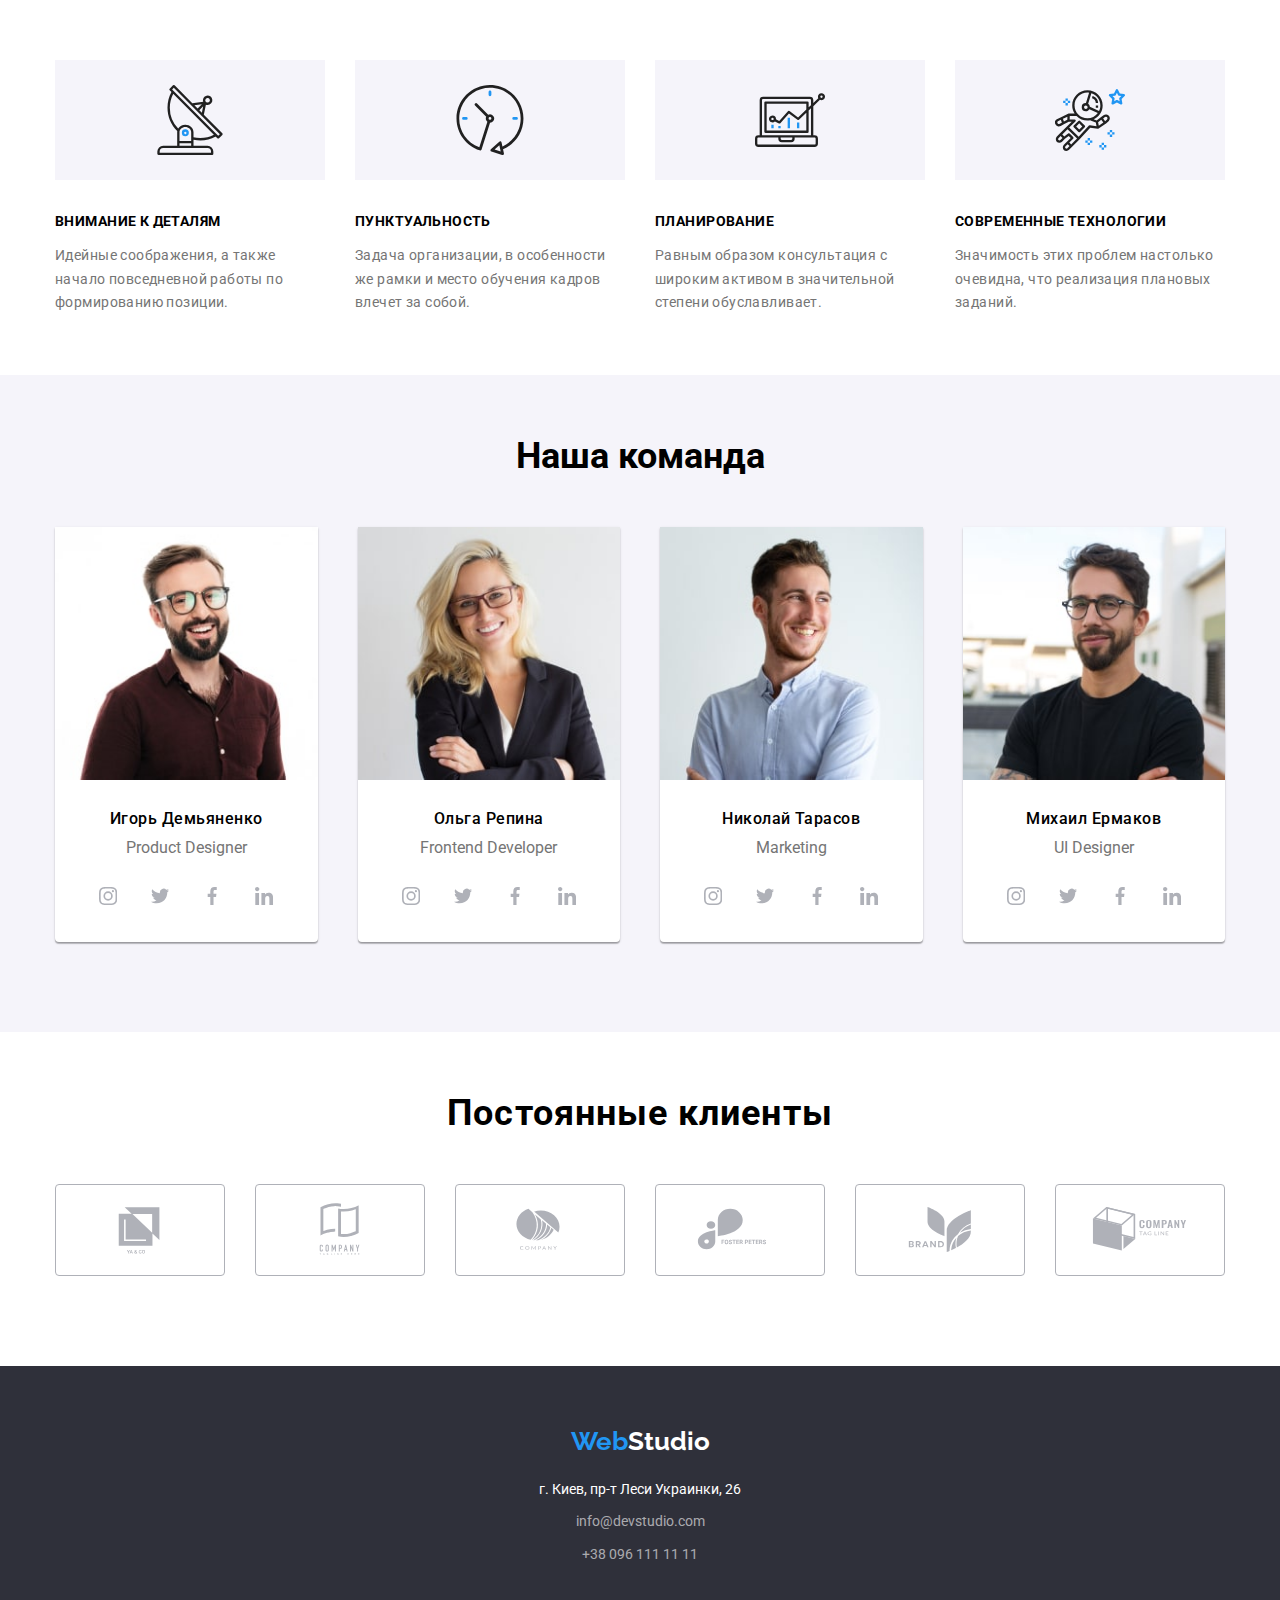
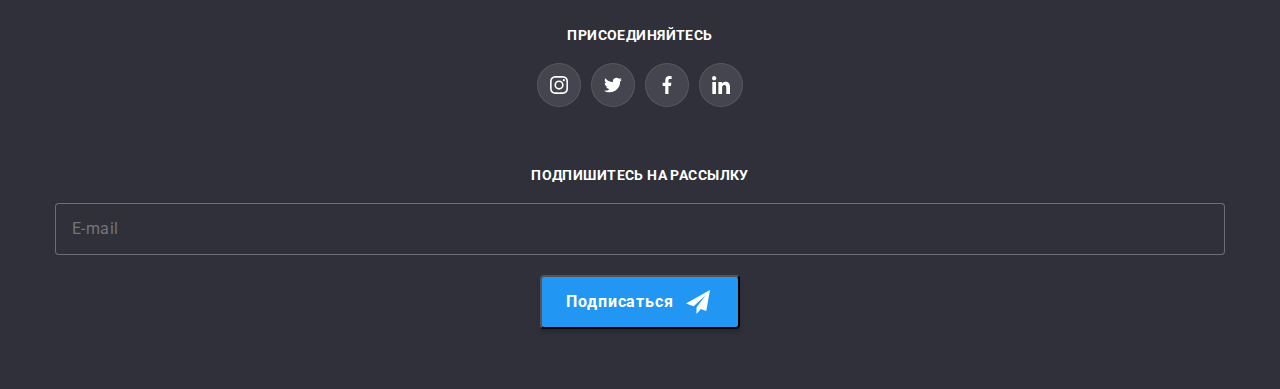
==== commit 120b9b82: "adap" ====
--- a/index.html
+++ b/index.html
@@ -4,7 +4,7 @@
     <meta charset="UTF-8">
     <meta http-equiv="X-UA-Compatible" content="IE=edge">
     <meta name="viewport" content="width=device-width, initial-scale=1.0">
-    <title>Homework 6</title>
+    <title>Homework 8</title>
     
     <link rel="preconnect" href="https://fonts.gstatic.com">
     <link href="https://fonts.googleapis.com/css2?family=Raleway:wght@700&family=Roboto:wght@400;500;700;900&display=swap"
@@ -14,7 +14,7 @@
         <link rel="stylesheet" href="./css/main.min.css">
 </head>
 <body>
-    <header class="header">
+    <!-- <header class="header">
         <div class="header__container container">
             <nav class="header__navigation">
                 <a href="./" class="logo header__logo">Web<span class="header__logo--color">Studio</span></a>
@@ -42,7 +42,7 @@
                 </ul>
             </div>
         </div>
-    </header>
+    </header> -->
 
     <!-- MAIN -->
 
@@ -50,14 +50,14 @@
 
         <!-- HERO -->
 
-        <section class="containerHero section">
+        <!-- <section class="containerHero section">
             <div class="container">
                  <div class="hero">
                      <h1 class="hero__title">ЭФФЕКТИВНЫЕ РЕШЕНИЯ </br>ДЛЯ ВАШЕГО БИЗНЕСА</h1>
                      <button class="hero__btn" type="button" data-modal-open>Заказать услугу</button>
                 </div>
             </div>
-        </section>
+        </section> -->
 
         <!-- ABOUT -->
 
@@ -106,8 +106,8 @@
 
         <!-- WORK -->
 
-        <section>
-            <div class="container">
+        <section class="workContainer">
+            <div class="container ">
                 <div class="work">
                     <h2 class="work__title">Чем мы занимаемся</h2>
                         <ul class="work__cards">
@@ -142,14 +142,28 @@
 
         <!-- TEAM -->
 
-        <section class="containerTeam section">
+       <section class="containerTeam section">
             <div class="container">
                 <div class="team">
                         <h2 class="team__title">Наша команда</h2>
                         <ul class="team__list">
-                            <li class="team__cards"><img src="./images/pro-designer.jpg" alt="Product Designer" width="270" height="260">
+                            <li class="team__cards">
+                                <picture>
+                                    <source srcset="./images/foto/desctop/pro-des-min.jpg 1x,
+                                                   ./images/foto/desctop/pro-des@2x-min.jpg 2x"
+                                                   media="(min-width:1200px)" />
+                                    <source srcset="./images/foto/tablet/pro-des-min.jpg 1x,
+                                                    ./images/foto/tablet/pro-des@2x-min.jpg 2x"
+                                                    media="(min-width:768px)" />
+                                    <source srcset="./images/foto/mobie/prod-des-min.jpg 1x,
+                                                    ./images/foto/mobie/prod-des@2x-min.jpg 2x"
+                                                    media="(min-width:480px)" />
+                                    <img src="./images/foto/desctop/pro-des-min.jpg" alt="Product Designer" width="100%">
+                                                   
+                                </picture>
+
                                 <p class="team__name">Игорь Демьяненко</p>
-                                <p class="team__pofession">Product Designer</p>
+                                <p class="team__proffession">Product Designer</p>
                                 <ul class="team__iconList">
                                     <li class="team__iconItem">
                                         <a href="" class="team__socialLink">
@@ -181,10 +195,70 @@
                                     </li>
                                 </ul>
                             </li>
+                            <li class="team__cards"> 
+                                <picture>
+                                    <source srcset="./images/foto/desctop/frontdev-min.jpg 1x,
+                                                    ./images/foto/desctop/frontdev@2x-min.jpg 2x"
+                                        media="(min-width:1200px)" />
+                                    <source srcset="./images/foto/tablet/front-min.jpg 1x,
+                                                    ./images/foto/tablet/front@2x-min.jpg 2x"
+                                        media="(min-width:768px)" />
+                                    <source srcset="./images/foto/mobie/fron-dev-min.jpg 1x,
+                                                    ./images/foto/mobie/fron-dev@2x-min.jpg 2x"
+                                        media="(min-width:480px)" />
+                                    <img src="./images/foto/desctop/frontdev-min.jpg" alt="Frontend Developer" width="100%">
+                                
+                                </picture>                          
+                                <p class="team__name">Ольга Репина</p>
+                                <p class="team__proffession">Frontend Developer</p>
+                                <ul class="team__iconList">
+                                    <li class="team__iconItem">
+                                        <a href="" class="team__socialLink">
+                                            <svg class="team__iconSocial">
+                                                <use href="./images/icons.svg#icon-instagram"></use>
+                                            </svg>
+                                        </a>
+                                    </li>
+                                    <li class="team__iconItem">
+                                        <a href="" class="team__socialLink">
+                                            <svg class="team__iconSocial">
+                                                <use href="./images/icons.svg#icon-twitter"></use>
+                                            </svg>
+                                        </a>
+                                    </li>
+                                    <li class="team__iconItem">
+                                        <a href="" class="team__socialLink">
+                                            <svg class="team__iconSocial">
+                                                <use href="./images/icons.svg#icon-facebook"></use>
+                                            </svg>
+                                        </a>
+                                    </li>
+                                    <li class="team__iconItem">
+                                        <a href="" class="team__socialLink">
+                                            <svg class="team__iconSocial">
+                                                <use href="./images/icons.svg#icon-linkedin"></use>
+                                            </svg>
+                                        </a>
+                                    </li>
+                                </ul>
+                            </li>
                             <li class="team__cards">
-                                <img src="./images/developer.jpg" alt="Frontend Developer" width="270" height="260">
-                                <p class="team__name">Ольга Репина</p>
-                                <p class="team__pofession">Frontend Developer</p>
+                                <picture>
+                                    <source srcset="./images/foto/desctop/marketing-min.jpg 1x,
+                                                    ./images/foto/desctop/marketing@2x-min.jpg 2x"
+                                        media="(min-width:1200px)" />
+                                    <source srcset="./images/foto/tablet/marketing-min.jpg 1x,
+                                                    ./images/foto/tablet/marketing@2x-min.jpg 2x"
+                                        media="(min-width:768px)" />
+                                    <source srcset="./images/foto/mobie/market-min.jpg 1x,
+                                                    ./images/foto/mobie/market@2x-min.jpg 2x"
+                                        media="(min-width:480px)" />
+                                    <img src="./images/foto/desctop/marketing-min.jpg" alt="Marketing" width="100%">
+                                
+                                </picture>
+                             
+                                <p class="team__name">Николай Тарасов</p>
+                                <p class="team__proffession">Marketing</p>
                                 <ul class="team__iconList">
                                     <li class="team__iconItem">
                                         <a href="" class="team__socialLink">
@@ -217,44 +291,21 @@
                                 </ul>
                             </li>
                             <li class="team__cards">
-                                <img src="./images/marketing.jpg" alt="Marketing" width="270" height="260">
-                                <p class="team__name">Николай Тарасов</p>
-                                <p class="team__pofession">Marketing</p>
-                                <ul class="team__iconList">
-                                    <li class="team__iconItem">
-                                        <a href="" class="team__socialLink">
-                                            <svg class="team__iconSocial">
-                                                <use href="./images/icons.svg#icon-instagram"></use>
-                                            </svg>
-                                        </a>
-                                    </li>
-                                    <li class="team__iconItem">
-                                        <a href="" class="team__socialLink">
-                                            <svg class="team__iconSocial">
-                                                <use href="./images/icons.svg#icon-twitter"></use>
-                                            </svg>
-                                        </a>
-                                    </li>
-                                    <li class="team__iconItem">
-                                        <a href="" class="team__socialLink">
-                                            <svg class="team__iconSocial">
-                                                <use href="./images/icons.svg#icon-facebook"></use>
-                                            </svg>
-                                        </a>
-                                    </li>
-                                    <li class="team__iconItem">
-                                        <a href="" class="team__socialLink">
-                                            <svg class="team__iconSocial">
-                                                <use href="./images/icons.svg#icon-linkedin"></use>
-                                            </svg>
-                                        </a>
-                                    </li>
-                                </ul>
-                            </li>
-                            <li class="team__cards">
-                                <img src="./images/ui-designer.jpg" alt="UI Designer" width="270" height="260">
+                                <picture>
+                                    <source srcset="./images/foto/desctop/designer-min.jpg 1x,
+                                                    ./images/foto/desctop/designer@2x-min.jpg 2x"
+                                        media="(min-width:1200px)" />
+                                    <source srcset="./images/foto/tablet/designer-min.jpg 1x,
+                                                    ./images/foto/tablet/designer@2x-min.jpg 2x"
+                                        media="(min-width:768px)" />
+                                    <source srcset="./images/foto/mobie/design-min.jpg 1x,
+                                                    ./images/foto/mobie/design@2x-min.jpg 2x"
+                                        media="(min-width:480px)" />
+                                    <img src="./images/foto/desctop/designer-min.jpg" alt="Product Designer" width="100%">
+                                
+                                </picture>
                                 <p class="team__name">Михаил Ермаков</p>
-                                <p class="team__pofession">UI Designer</p>
+                                <p class="team__proffession">UI Designer</p>
                                 <ul class="team__iconList">
                                     <li class="team__iconItem">
                                         <a href="" class="team__socialLink">
@@ -289,50 +340,50 @@
                         </ul>
                 </div>
             </div>
-        </section>
+        </section> 
 
         <!-- ПОСТОЯННЫЕ КЛИЕНТЫ -->
         
-        <section class="container ">
+        <section class="container "> 
             <div class="clients section">
                 <h2 class="clients__title">Постоянные клиенты</h2>
                 <ul class="clients__list">
-                    <li>
+                    <li class="clients__item">
                         <a href="" class="client__link">
                             <svg class="clients__icons">
                                 <use href="./images/icons.svg#icon-client-1"></use>
                             </svg>
                         </a>
                     </li>
-                    <li>
+                    <li class="clients__item">
                         <a href="" class="client__link">
                             <svg class="clients__icons">
                                 <use href="./images/icons.svg#icon-client-2"></use>
                             </svg>
                         </a>
                     </li>
-                    <li>
+                    <li class="clients__item">
                         <a href="" class="client__link">
                             <svg class="clients__icons">
                                 <use href="./images/icons.svg#icon-client-3"></use>
                             </svg>
                         </a>
                     </li>
-                    <li>
+                    <li class="clients__item">
                         <a href="" class="client__link">
                             <svg class="clients__icons">
                                 <use href="./images/icons.svg#icon-client-4"></use>
                             </svg>
                         </a>
                     </li>
-                    <li>
+                    <li class="clients__item">
                         <a href="" class="client__link">
                             <svg class="clients__icons">
                                 <use href="./images/icons.svg#icon-client-5"></use>
                             </svg>
                         </a>
                     </li>
-                    <li>
+                    <li class="clients__item">
                         <a href="" class="client__link">
                             <svg class="clients__icons">
                                 <use href="./images/icons.svg#icon-client-6"></use>
@@ -367,27 +418,28 @@
                 <div class="invite invite__box">
                     <h3 class="invite__title">ПРИСОЕДИНЯЙТЕСЬ</h3>
                     <ul class="invite__iconList">
-                        <li >
+                        <li  class="invite__item">
                             <a href="" class="invite__link">
                                 <svg class="invite__icon">
                                     <use href="./images/icons.svg#icon-instagram"></use>
                                 </svg>
                             </a>
                         </li>
-                        <li >
+                        <li class="invite__item" >
                             <a href="" class="invite__link">
                                 <svg class="invite__icon">
                                     <use href="./images/icons.svg#icon-twitter"></use>
                                 </svg>
                             </a>
                         </li>
-                        <li >
+                        <li class="invite__item" >
                             <a href="" class="invite__link">
                                 <svg class="invite__icon">
                                     <use href="./images/icons.svg#icon-facebook"></use>
                                 </svg>
                             </a>
                         </li>
+                        <li class="invite__item">
                             <a href="" class="invite__link">
                                 <svg class="invite__icon">
                                     <use href="./images/icons.svg#icon-linkedin"></use>
--- a/css/main.min.css
+++ b/css/main.min.css
@@ -1,2 +1,2 @@
-*{box-sizing:border-box}h1,h2,h3,h4,h5,h6,ul,p{margin:0;padding:0}svg,img{display:block;max-width:100%;height:auto}input{cursor:pointer}body{color:var(--accent-color);font-family:roboto, sans-serif;background-color:#ffffff}a{text-decoration:none}ul{list-style:none}:root{--accent-color: #757575;--background-header-footer: #2f303a;--activ: #2196f3;--primary-color: #000000;--lite-color: #ffffff;--logo: #2196f3;--contacts-footer-color: rgb(255, 255, 255, 0.6);--header-border-color: #ececec;--cards-border-color: #eeeeee;--bgc-btn: #f5f4fa;--hero-overlay-color: rgba(47, 48, 58, 0.4);--icon-color: #afb1b8;--bgc-icon-footer: rgba(255, 255, 255, 0.1);--bgc-overflow: rgba(33, 150, 243, 0.9);--form-color: rgba(117, 117, 117, 0.5)}.backdrop{position:fixed;top:0;left:0;width:100%;height:100%;background-color:rgba(0,0,0,0.2)}.backdrop.is-hidden{opacity:0;pointer-events:none}.section{padding-top:94px;padding-bottom:94px}.container{width:1200px;padding-left:15px;padding-right:15px;margin-left:auto;margin-right:auto}.containerHero{background-image:linear-gradient(to right, var(--hero-overlay-color), var(--hero-overlay-color)),url("../images/background.jpg");padding-top:200px;padding-bottom:200px;max-width:1600px;margin-right:auto;margin-left:auto}.logo{font-family:"Raleway", sans-serif;font-weight:700;font-size:26px;line-height:1.2}.header__logo{color:var(--logo)}.header__logo--color{color:var(--primary-color)}.data__logo--color{color:var(--lite-color)}.data__logo{margin-top:60px;color:var(--logo)}.about{display:flex;flex-wrap:wrap;margin-left:-30px}.about__item{flex-basis:calc((100% - 4 * 30px) / 4);margin-left:30px}.about__item:last-child{padding-right:0}.about__cardSection{display:flex;justify-content:center;align-items:center;width:270px;height:120px;margin-bottom:30px;background-color:var(--bgc-btn)}.about__icon{width:70px;height:70px}.about__title{font-family:roboto, sans-serif;color:var(--primary-color);font-weight:bold;font-size:14px;line-height:1.7;margin-bottom:10px;letter-spacing:0.03em}.about__feature{font-weight:400;font-size:14px;line-height:1.7;letter-spacing:0.03em}.contactList__mailIcon,.contactList__phoneIcon{width:16px;height:12px;margin-right:10px;fill:currentColor}.header{border-bottom:1px solid var(--header-border-color)}.header__container{display:flex;justify-content:space-between;align-items:center}.header__navigation{display:flex;align-items:center}.siteNav{display:flex}.siteNav__link{display:flex;padding-top:32px;padding-bottom:32px;position:relative;color:#212121;font-weight:500;font-size:14px;line-height:1.1;transition:color 250ms cubic-bezier(0.4, 0, 0.2, 1)}.siteNav__link:hover,.siteNav__link:focus{color:var(--activ)}.siteNav__item{margin-right:50px}.siteNav__item:first-child{margin-left:93px}.siteNav__item:last-child{margin:0}.siteNav__link--activ{color:var(--activ)}.siteNav__link--activ::after{content:"";position:absolute;left:0;bottom:0;display:block;width:100%;height:4px;background-color:var(--activ);transition:250ms cubic-bezier(0.4, 0, 0.2, 1)}.contactList__link{display:flex;align-items:center;padding-top:32px;padding-bottom:32px;color:#757575;font-weight:500;font-size:14px;line-height:1.1;transition:color 250ms cubic-bezier(0.4, 0, 0.2, 1)}.contactList__link:hover,.contactList__link:focus{color:var(--activ)}.contactList{display:flex}.contactList{margin-left:auto}.contactList__item:nth-child(2){margin-left:50px}.hero{text-align:center}.hero__title{color:var(--lite-color);font-weight:900;font-size:44px;line-height:1.35}.hero__btn{font-family:"Roboto", sans-serif;color:var(--lite-color);background-color:var(--activ);font-weight:700;font-size:16px;line-height:1.87;letter-spacing:0.06em;margin-top:30px;padding:10px 32px 10px 32px;transition:background-color 250ms cubic-bezier(0.4, 0, 0.2, 1)}.hero__btn:focus,.hero__btn:hover{background-color:#188ce8}.about{display:flex;flex-wrap:wrap;margin-left:-30px}.about__item{flex-basis:calc((100% - 4 * 30px) / 4);margin-left:30px}.about__item:last-child{padding-right:0}.about__cardSection{display:flex;justify-content:center;align-items:center;width:270px;height:120px;margin-bottom:30px;background-color:var(--bgc-btn)}.about__icon{width:70px;height:70px}.about__title{font-family:roboto, sans-serif;color:var(--primary-color);font-weight:bold;font-size:14px;line-height:1.7;margin-bottom:10px;letter-spacing:0.03em}.about__feature{font-weight:400;font-size:14px;line-height:1.7;letter-spacing:0.03em}.work{background-color:#fff;padding-bottom:94px}.work__cards{display:flex;align-items:center;justify-content:space-between}.work__item{margin-right:30px}.work__item:last-child{margin-right:0}.work__itemPosition{position:relative}.work__text{position:absolute;font-family:roboto, sans-serif;font-weight:700;font-size:14px;line-height:1.172;letter-spacing:0.03em;left:50%;transform:translateX(-50%);color:var(--lite-color);background-color:#2f303acc;width:100%;height:70px;bottom:0;text-align:center;padding-top:27px}.work__title{color:var(--primary-color);font-weight:700;font-size:36px;line-height:1.17;text-align:center;margin-bottom:50px}.containerTeam{background-color:var(--bgc-btn)}.team__title{color:var(--primary-color);text-align:center;font-weight:700;font-size:36px;line-height:1.17;margin-bottom:50px}.team__list{display:flex;justify-content:space-between}.team__cards{margin-right:30px;box-shadow:0px 1px 3px rgba(0,0,0,0.12),0px 1px 1px rgba(0,0,0,0.14),0px 2px 1px rgba(0,0,0,0.2);border-radius:0px 0px 4px 4px}.team__cards:last-child{margin:0}.team__name{color:var(--primary-color);font-weight:500;font-size:16px;line-height:1.17;padding-top:30px;padding-bottom:10px;letter-spacing:0.03em}.team__cards{height:428px;width:270px;background-color:var(--lite-color);text-align:center}.team__pofession{font-weight:400;font-size:16px;line-height:1.17}.team__iconList{display:flex;justify-content:center;padding-top:16px;padding-right:32px;padding-left:32px}.team__iconItem{margin-right:10px}.team__iconItem:last-child{margin-right:0}.team__socialLink{display:flex;max-width:44px;max-height:44px;padding:12px;color:var(--icon-color);border-radius:50%;transition:color 250ms cubic-bezier(0.4, 0, 0.2, 1),background-color 250ms cubic-bezier(0.4, 0, 0.2, 1)}.team__socialLink:hover,.team__socialLink:focus{color:var(--lite-color);background-color:var(--activ)}.team__iconSocial{width:20px;height:20px;fill:currentColor}.clients__title{color:var(--primary-color);font-family:roboto, sans-serif;font-weight:700;font-size:36px;line-height:1.171;letter-spacing:0.03em;text-align:center;margin-bottom:50px}.clients__list{display:flex;justify-content:space-between}.client__link{display:flex;justify-content:space-between;align-items:center;color:var(--icon-color);border:1px solid var(--icon-color);border-radius:4px;padding:16px 32px;transition:color 250ms cubic-bezier(0.4, 0, 0.2, 1),border 250ms cubic-bezier(0.4, 0, 0.2, 1)}.client__link:hover,.client__link:focus{border:1px solid var(--activ);color:var(--activ)}.clients__icons{width:106px;height:60px;fill:currentColor}.filters .buttons{display:flex;justify-content:center}.filters .btn{font-family:"Roboto", sans-serif;font-weight:500;font-size:16px;line-height:1.62;letter-spacing:0.03em;color:#212121;padding:6px 22px;background-color:var(--bgc-btn);border:none;border-radius:4px;transition:background-color 250ms cubic-bezier(0.4, 0, 0.2, 1),color 250ms cubic-bezier(0.4, 0, 0.2, 1),box-shadow 250ms cubic-bezier(0.4, 0, 0.2, 1)}.buttons .item{margin-right:8px}.buttons .item:last-child{margin-right:0}.filters .btn:focus,.filters .btn:hover{background-color:var(--activ);color:var(--lite-color);box-shadow:0px 3px 1px rgba(0,0,0,0.1),0px 1px 2px rgba(0,0,0,0.08),0px 2px 2px rgba(0,0,0,0.12)}.cards-list{display:flex;flex-wrap:wrap;margin-top:50px;margin-right:-30px}.cards-list .item{margin-right:30px;margin-bottom:30px;flex-basis:calc((100% - 3 * 30px) / 3)}.cards-list .item:hover{box-shadow:0px 1px 1px rgba(0,0,0,0.12),0px 4px 4px rgba(0,0,0,0.06),1px 4px 6px rgba(0,0,0,0.16)}.cards-list .item:nth-child(n+7){margin-bottom:0}.projects .title{color:var(--primary-color);font-weight:700;font-size:18px;line-height:2}.overflow-img{position:relative;overflow:hidden}.overflow-img .overflow{position:absolute;top:0;left:0;width:100%;height:100%;background-color:var(--bgc-overflow);transform:translatey(100%);pointer-events:none;transition:transform 250ms 250ms cubic-bezier(0.4, 0, 0.2, 1)}.cards-list .item:hover .overflow-img .overflow{transform:translatey(0)}.overflow .text{font-family:roboto, sans-serif;font-weight:400;font-size:18px;line-height:1.555;padding:63px 24px;letter-spacing:0.03em;color:var(--lite-color)}.projects .filter{color:var(--accent-color);font-weight:400;font-size:16px;line-height:1.7}.card-border{border-left:1px solid var(--cards-border-color);border-right:1px solid var(--cards-border-color);border-bottom:1px solid var(--cards-border-color);padding-top:20px;padding-left:24px;padding-bottom:20px}.footer{background-color:var(--background-header-footer);padding-top:60px;padding-bottom:60px}.footer__flex{display:flex}.data__link{color:var(--contacts-footer-color);transition:color 250ms cubic-bezier(0.4, 0, 0.2, 1)}.data__link:hover,.data__link:focus{color:var(--activ)}.data__address{font-weight:400;font-size:14px;line-height:1.7;font-style:normal;padding-top:20px}.data__street{color:var(--lite-color);font-weight:400;font-size:14px;line-height:1.72}.data__item{padding-top:9px}.invite__box{width:206px;margin-left:70px;margin-top:10px}.invite__title{font-family:roboto, sans-serif;font-weight:700;font-size:14px;line-height:1.172;letter-spacing:0.03em;margin-bottom:20px;color:var(--lite-color)}.invite__iconList{display:flex;justify-content:space-between}.invite__link{display:flex;justify-content:space-between;align-items:center;color:var(--lite-color);background-color:var(--bgc-icon-footer);max-width:44px;max-height:44px;padding:12px;border:1px solid var(--bgc-icon-footer);border-radius:50%;transition:background-color 250ms cubic-bezier(0.4, 0, 0.2, 1)}.invite__link:hover,.invite__link:focus{background-color:var(--activ)}.invite__icon{width:20px;height:20px;fill:currentColor}.subscribe__box{margin-left:93px;margin-top:10px}.subscribe__form{display:flex;align-items:center}.subscribe__input{width:358px;font-family:roboto, sans-serif;font-weight:400;font-size:16px;line-height:1.25;letter-spacing:0.03em;color:rgba(255,255,255,0.6);background-color:var(--background-header-footer);border:1px solid rgba(255,255,255,0.3);border-radius:4px;padding-top:15px;padding-bottom:15px;padding-left:16px}.subscribe__input:hover,.subscribe__input:focus{border:1px solid var(--activ);outline:none}.subscribe__title{font-family:roboto, sans-serif;font-weight:700;font-size:14px;line-height:1.172;letter-spacing:0.03em;margin-bottom:20px;color:var(--lite-color)}.subscribe__btn{position:relative;width:200px;font-family:roboto, sans-serif;font-weight:700;font-size:16px;line-height:1.875;letter-spacing:0.06em;color:var(--lite-color);background-color:#2196f3;margin-left:12px;padding-top:10px;padding-bottom:10px;box-shadow:0px 4px 4px rgba(0,0,0,0.15);border-radius:4px}.subscribe__text{padding-right:40px}.subscribe__sendSvg{position:absolute;top:50%;right:28px;transform:translateY(-50%);width:24px;height:24px}.modal{display:inline-block;position:absolute;top:50%;left:50%;transform:translate(-50%, -50%);min-width:528px;min-height:581px;background-color:var(--lite-color);border-radius:4px;animation-name:modal;animation-duration:3000ms;animation-timing-function:linear;animation-iteration-count:1;transform-origin:top left}.modal__btn{position:absolute;top:0;right:0;margin-right:8px;margin-top:8px;border:1px solid rgba(0,0,0,0.1);color:var(--primary-color);border-radius:50%;padding:5px;transition:fill 250ms cubic-bezier(0.4, 0, 0.2, 1)}.modal__btn:focus,.modal__btn:hover{fill:var(--activ)}.modal__close{width:18px;height:18px;color:currentColor}@keyframes modal{0%{transform:scale(0.2)}100%{}}.modalForm{padding-left:41px;padding-right:40px}.modalForm__title{font-family:roboto, sans-serif;font-weight:700;font-size:20px;line-height:1.172;letter-spacing:0.03em;color:var(--primary-color);padding-top:40px;margin-bottom:12px}.modalForm__label{position:relative;display:flex;flex-direction:column}.modalForm__input{width:448px;height:40px;margin-bottom:10px;border:1px solid rgba(33,33,33,0.2);border-radius:4px;padding-left:42px;transition:250ms cubic-bezier(0.4, 0, 0.2, 1)}.modalForm__text{font-size:12px;line-height:1.171;letter-spacing:0.01em;padding-bottom:4px}.modalForm__icon{position:absolute;top:45%;left:12px;width:18px;height:18px;transition:250ms cubic-bezier(0.4, 0, 0.2, 1)}.modalForm__commit{resize:none;width:448px;border:1px solid rgba(33,33,33,0.2);border-radius:4px;margin-bottom:20px;padding:12px 16px;transition:250ms cubic-bezier(0.4, 0, 0.2, 1)}.modalForm__commit::placeholder{color:rgba(117,117,117,0.5);letter-spacing:0.01em}.modalForm__checkbox{appearance:none}.modalForm__rules--checked{display:inline-block;width:15px;height:15px;margin-right:7px;border:1px solid var(--primary-color);border-radius:2px;transition:250ms cubic-bezier(0.4, 0, 0.2, 1)}.modalForm__checkbox:checked+.modalForm__rules--checked{border-color:transparent;background-color:var(--activ);background-image:url(../images/check.svg);background-size:contain;background-origin:border-box}.modalForm__label:focus-within>.modalForm__input,.modalForm__label:focus-within>.modalForm__icon,.modalForm__label:focus-within>.modalForm__commit{fill:var(--activ);outline:none;border-color:var(--activ)}.modalForm__rules{display:flex;align-items:center;color:var(--accent-color);font-family:roboto, sans-serif;font-size:14px;line-height:1.714;padding-top:20px;letter-spacing:0.03em;padding-left:14px}.modalForm__agreement{color:var(--activ);text-decoration:underline;font-family:roboto, sans-serif;font-size:14px;line-height:1.714;padding-left:5px;letter-spacing:0.03em}.modalForm__btn{display:block;margin-left:auto;margin-right:auto;background-color:var(--logo);border-radius:4px;box-shadow:0px 4px 4px rgba(0,0,0,0.15);margin-top:30px;margin-bottom:40px;cursor:pointer;padding:10px 55px;transition:color 250ms cubic-bezier(0.4, 0, 0.2, 1);border:var(--logo)}.modalForm__btn:hover,.modalForm__btn:focus{background-color:#188ce8}.modalForm__send{font-family:roboto, sans-serif;font-weight:700;font-size:16px;line-height:1.875;letter-spacing:0.06em;color:var(--lite-color)}
+*{box-sizing:border-box}h1,h2,h3,h4,h5,h6,ul,p{margin:0;padding:0}svg,img{display:block;max-width:100%;height:auto}input{cursor:pointer}body{color:var(--accent-color);font-family:roboto, sans-serif;background-color:#ffffff}a{text-decoration:none}ul{list-style:none}:root{--accent-color: #757575;--background-header-footer: #2f303a;--activ: #2196f3;--primary-color: #000000;--lite-color: #ffffff;--logo: #2196f3;--contacts-footer-color: rgb(255, 255, 255, 0.6);--header-border-color: #ececec;--cards-border-color: #eeeeee;--bgc-btn: #f5f4fa;--hero-overlay-color: rgba(47, 48, 58, 0.4);--icon-color: #afb1b8;--bgc-icon-footer: rgba(255, 255, 255, 0.1);--bgc-overflow: rgba(33, 150, 243, 0.9);--form-color: rgba(117, 117, 117, 0.5)}.backdrop{position:fixed;top:0;left:0;width:100%;height:100%;background-color:rgba(0,0,0,0.2)}.backdrop.is-hidden{opacity:0;pointer-events:none}.section{padding-top:60px;padding-bottom:60px}.container{width:100%;padding-left:15px;padding-right:15px;margin-left:auto;margin-right:auto}@media screen and (min-width: 480px){.container{max-width:480px}}@media screen and (min-width: 768px){.container{max-width:768px}}@media screen and (min-width: 1200px){.container{max-width:1200px}}.containerHero{padding-top:118px;padding-bottom:118px;background-image:url(/images/hero-mobile.jpg);background-size:480px 400px;margin-right:auto;margin-left:auto}@media (min-device-pixel-ratio: 2), (min-resolution: 192dpi), (min-resolution: 2dppx){.hero{background-image:url(/images/hero-mobile@2x.jpg)}}.workContainer{display:none}.logo{font-family:"Raleway", sans-serif;font-weight:700;font-size:26px;line-height:1.2}.header__logo{color:var(--logo)}.header__logo--color{color:var(--primary-color)}.data__logo--color{color:var(--lite-color)}.data__logo{margin-top:60px;color:var(--logo)}.hero__title{font-family:roboto, sans-serif;color:var(--lite-color);font-weight:900;font-size:44px;line-height:1.35}.invite__title{font-family:roboto, sans-serif;font-weight:700;font-size:14px;line-height:1.172;letter-spacing:0.03em;margin-bottom:20px;color:var(--lite-color);text-align:center}.subscribe__title{font-family:roboto, sans-serif;font-weight:700;font-size:14px;line-height:1.172;letter-spacing:0.03em;margin-bottom:20px;color:var(--lite-color)}.projects__title{color:var(--primary-color);font-weight:700;font-size:18px;line-height:2}.clients__title{color:var(--primary-color);font-family:roboto, sans-serif;font-weight:700;font-size:36px;line-height:1.171;letter-spacing:0.03em;text-align:center;margin-bottom:50px}.team__title{font-family:roboto, sans-serif;color:var(--primary-color);text-align:center;font-weight:700;font-size:36px;line-height:1.17;margin-bottom:50px}.work__title{font-family:roboto, sans-serif;font-weight:700;font-size:36px;line-height:1.17;text-align:center;margin-bottom:50px;color:var(--primary-color)}.about__title{font-family:roboto, sans-serif;font-weight:700;font-size:14px;line-height:1.7;margin-bottom:10px;letter-spacing:0.03em;color:var(--primary-color);text-align:center}@media screen and (min-width: 480px){.about__title{text-align:left}}.about__feature{font-weight:400;font-size:14px;line-height:1.7;letter-spacing:0.03em}.work__text{position:absolute;font-family:roboto, sans-serif;font-weight:700;font-size:14px;line-height:1.172;letter-spacing:0.03em;left:50%;transform:translateX(-50%);color:var(--lite-color);background-color:#2f303acc;width:100%;height:70px;bottom:0;text-align:center;padding-top:27px}.projects__text{font-family:roboto, sans-serif;font-weight:400;font-size:18px;line-height:1.555;padding:63px 24px;letter-spacing:0.03em;color:var(--lite-color)}.subscribe__text{padding-right:40px}.btn{cursor:pointer}.filters__buttons{display:flex;justify-content:center}.filters__btn{font-family:"Roboto", sans-serif;font-weight:500;font-size:16px;line-height:1.62;letter-spacing:0.03em;color:#212121;padding:6px 22px;background-color:var(--bgc-btn);border:none;border-radius:4px;transition:background-color 250ms cubic-bezier(0.4, 0, 0.2, 1),color 250ms cubic-bezier(0.4, 0, 0.2, 1),box-shadow 250ms cubic-bezier(0.4, 0, 0.2, 1)}.filters__btn:focus,.filters__btn:hover{background-color:var(--activ);color:var(--lite-color);box-shadow:0px 3px 1px rgba(0,0,0,0.1),0px 1px 2px rgba(0,0,0,0.08),0px 2px 2px rgba(0,0,0,0.12)}@media screen and (min-width: 768px){.about{display:flex;flex-wrap:wrap;margin-left:-30px}}@media screen and (min-width: 768px) and (max-width: 1199px){.about__item{flex-basis:calc((100% - 2 * 30px) / 2);margin-left:30px}.about__item:last-child{padding-right:0}}@media screen and (min-width: 1200px){.about__item{flex-basis:calc((100% - 4 * 30px) / 4);margin-left:30px}.about__item:last-child{padding-right:0}}.about__cardSection{width:100%;padding-top:25px;padding-bottom:25px;margin-bottom:30px;background-color:var(--bgc-btn)}.about__icon{width:70px;height:70px;margin-left:auto;margin-right:auto}.contactList__mailIcon,.contactList__phoneIcon{width:16px;height:12px;margin-right:10px;fill:currentColor}.header{border-bottom:1px solid var(--header-border-color)}.header__container{display:flex;justify-content:space-between;align-items:center}.header__navigation{display:flex;align-items:center}.siteNav{display:flex}.siteNav__link{display:flex;padding-top:32px;padding-bottom:32px;position:relative;color:#212121;font-weight:500;font-size:14px;line-height:1.1;transition:color 250ms cubic-bezier(0.4, 0, 0.2, 1)}.siteNav__link:hover,.siteNav__link:focus{color:var(--activ)}.siteNav__item{margin-right:50px}.siteNav__item:first-child{margin-left:93px}.siteNav__item:last-child{margin:0}.siteNav__link--activ{color:var(--activ)}.siteNav__link--activ::after{content:"";position:absolute;left:0;bottom:0;display:block;width:100%;height:4px;background-color:var(--activ);transition:250ms cubic-bezier(0.4, 0, 0.2, 1)}.contactList__link{display:flex;align-items:center;padding-top:32px;padding-bottom:32px;color:#757575;font-weight:500;font-size:14px;line-height:1.1;transition:color 250ms cubic-bezier(0.4, 0, 0.2, 1)}.contactList__link:hover,.contactList__link:focus{color:var(--activ)}.contactList{display:flex}.contactList{margin-left:auto}.contactList__item:nth-child(2){margin-left:50px}.hero{text-align:center}.hero__btn{font-family:"Roboto", sans-serif;color:var(--lite-color);background-color:var(--activ);font-weight:700;font-size:16px;line-height:1.87;letter-spacing:0.06em;margin-top:30px;padding:10px 32px 10px 32px;transition:background-color 250ms cubic-bezier(0.4, 0, 0.2, 1)}.hero__btn:focus,.hero__btn:hover{background-color:#188ce8}.work{background-color:#fff;padding-bottom:94px}.work__cards{display:flex;align-items:center;justify-content:space-between}.work__item{margin-right:30px}.work__item:last-child{margin-right:0}.work__itemPosition{position:relative}.containerTeam{background-color:var(--bgc-btn)}@media screen and (min-width: 768px){.team__list{display:flex;flex-wrap:wrap}}@media screen and (min-width: 1200px){.team__list{justify-content:space-between}}.team__cards{width:100%;background-color:var(--lite-color);text-align:center;margin-bottom:30px;box-shadow:0px 1px 3px rgba(0,0,0,0.12),0px 1px 1px rgba(0,0,0,0.14),0px 2px 1px rgba(0,0,0,0.2);border-radius:0px 0px 4px 4px}@media screen and (min-width: 768px){.team__cards{flex-basis:calc((100% - 2 * 30px) / 2);margin-left:30px}}@media screen and (min-width: 1200px){.team__cards{flex-basis:calc((100% - 4 * 30px) / 4);margin-left:30px}.team__cards:first-child{margin-left:0}}.team__name{color:var(--primary-color);font-weight:500;font-size:16px;line-height:1.17;margin-top:30px;margin-bottom:10px;letter-spacing:0.03em}.team__proffession{font-weight:400;font-size:16px;line-height:1.17}.team__iconList{display:flex;justify-content:center;margin-top:16px;padding-right:32px;padding-left:32px}.team__iconItem{margin-right:10px;margin-bottom:24px}.team__iconItem:last-child{margin-right:0}.team__socialLink{display:flex;max-width:44px;max-height:44px;padding:12px;color:var(--icon-color);border-radius:50%;transition:color 250ms cubic-bezier(0.4, 0, 0.2, 1),background-color 250ms cubic-bezier(0.4, 0, 0.2, 1)}.team__socialLink:hover,.team__socialLink:focus{color:var(--lite-color);background-color:var(--activ)}.team__iconSocial{width:20px;height:20px;fill:currentColor}@media screen and (min-width: 480px){.clients__list{flex-wrap:wrap;display:flex;justify-content:space-between}}@media screen and (min-width: 1200px){.clients__list{flex-wrap:nowrap;display:flex;justify-content:space-between}}.clients__item{margin-bottom:30px}.clients__item:last-child{margin-bottom:0}@media screen and (min-width: 480px){.clients__item{flex-basis:calc((100% - 2 * 30px) / 2)}.clients__item:nth-last-child(-n+2){margin-bottom:0}.clients__item:nth-child(odd){margin-left:0}}@media screen and (min-width: 768px){.clients__item{flex-basis:calc((100% - 3 * 30px) / 3)}.clients__item:nth-last-child(-n+3){margin-bottom:0}.clients__item:nth-child(1){margin-left:0}.clients__item:nth-child(4){margin-left:0}}@media screen and (min-width: 1200px){.clients__item:nth-child(n+1){margin-left:30px}.clients__item:first-child{margin-left:0}}.client__link{display:flex;justify-content:center;align-items:center;color:var(--icon-color);border:1px solid var(--icon-color);border-radius:4px;min-width:170px;height:92px;transition:color 250ms cubic-bezier(0.4, 0, 0.2, 1),border 250ms cubic-bezier(0.4, 0, 0.2, 1)}.client__link:hover,.client__link:focus{border:1px solid var(--activ);color:var(--activ)}.clients__icons{width:106px;height:60px;fill:currentColor}.filters__item{margin-right:8px}.filters__item:last-child{margin-right:0}.projects__cardsList{display:flex;flex-wrap:wrap;margin-top:50px;margin-right:-30px}.projects__item{margin-right:30px;margin-bottom:30px;flex-basis:calc((100% - 3 * 30px) / 3)}.projects__item:hover{box-shadow:0px 1px 1px rgba(0,0,0,0.12),0px 4px 4px rgba(0,0,0,0.06),1px 4px 6px rgba(0,0,0,0.16)}.projects__item:nth-child(n+7){margin-bottom:0}.projects__item:hover .projects__overflow{transform:translatey(0)}.projects__img{position:relative;overflow:hidden}.projects__overflow{position:absolute;top:0;left:0;width:100%;height:100%;background-color:var(--bgc-overflow);transform:translatey(100%);pointer-events:none;transition:transform 250ms 250ms cubic-bezier(0.4, 0, 0.2, 1)}.projects__filter{color:var(--accent-color);font-weight:400;font-size:16px;line-height:1.7}.projects__cardBorder{border-left:1px solid var(--cards-border-color);border-right:1px solid var(--cards-border-color);border-bottom:1px solid var(--cards-border-color);padding-top:20px;padding-left:24px;padding-bottom:20px}.footer{background-color:var(--background-header-footer);padding-top:60px;padding-bottom:60px}.data{text-align:center;margin-bottom:60px}.data__link{color:var(--contacts-footer-color);transition:color 250ms cubic-bezier(0.4, 0, 0.2, 1)}.data__link:hover,.data__link:focus{color:var(--activ)}.data__address{font-weight:400;font-size:14px;line-height:1.7;font-style:normal;padding-top:20px}.data__street{color:var(--lite-color);font-weight:400;font-size:14px;line-height:1.72}.data__item{padding-top:9px}.invite__box{margin-left:auto;margin-right:auto}.invite__iconList{display:flex;justify-content:center;margin-bottom:60px}.invite__item:not(:first-child){margin-left:10px}.invite__link{display:flex;justify-content:space-between;align-items:center;color:var(--lite-color);background-color:var(--bgc-icon-footer);max-width:44px;max-height:44px;padding:12px;border:1px solid var(--bgc-icon-footer);border-radius:50%;transition:background-color 250ms cubic-bezier(0.4, 0, 0.2, 1)}.invite__link:hover,.invite__link:focus{background-color:var(--activ)}.invite__icon{width:20px;height:20px;fill:currentColor}.subscribe__box{text-align:center}.subscribe__input{width:100%;font-family:roboto, sans-serif;font-weight:400;font-size:16px;line-height:1.25;letter-spacing:0.03em;color:rgba(255,255,255,0.6);background-color:var(--background-header-footer);border:1px solid rgba(255,255,255,0.3);border-radius:4px;padding-top:15px;padding-bottom:15px;padding-left:16px;margin-bottom:20px}.subscribe__input:hover,.subscribe__input:focus{border:1px solid var(--activ);outline:none}.subscribe__btn{position:relative;width:200px;font-family:roboto, sans-serif;font-weight:700;font-size:16px;line-height:1.875;letter-spacing:0.06em;color:var(--lite-color);background-color:#2196f3;padding-top:10px;padding-bottom:10px;box-shadow:0px 4px 4px rgba(0,0,0,0.15);border-radius:4px}.subscribe__sendSvg{position:absolute;top:50%;right:28px;transform:translateY(-50%);width:24px;height:24px}.modal{display:inline-block;position:absolute;top:50%;left:50%;transform:translate(-50%, -50%);min-width:528px;min-height:581px;background-color:var(--lite-color);border-radius:4px;animation-name:modal;animation-duration:3000ms;animation-timing-function:linear;animation-iteration-count:1;transform-origin:top left}.modal__btn{position:absolute;top:0;right:0;margin-right:8px;margin-top:8px;border:1px solid rgba(0,0,0,0.1);color:var(--primary-color);border-radius:50%;padding:5px;transition:fill 250ms cubic-bezier(0.4, 0, 0.2, 1)}.modal__btn:focus,.modal__btn:hover{fill:var(--activ)}.modal__close{width:18px;height:18px;color:currentColor}@keyframes modal{0%{transform:scale(0.2)}100%{}}.modalForm{padding-left:41px;padding-right:40px}.modalForm__title{font-family:roboto, sans-serif;font-weight:700;font-size:20px;line-height:1.172;letter-spacing:0.03em;color:var(--primary-color);padding-top:40px;margin-bottom:12px}.modalForm__label{position:relative;display:flex;flex-direction:column}.modalForm__input{width:448px;height:40px;margin-bottom:10px;border:1px solid rgba(33,33,33,0.2);border-radius:4px;padding-left:42px;transition:250ms cubic-bezier(0.4, 0, 0.2, 1)}.modalForm__text{font-size:12px;line-height:1.171;letter-spacing:0.01em;padding-bottom:4px}.modalForm__icon{position:absolute;top:45%;left:12px;width:18px;height:18px;transition:250ms cubic-bezier(0.4, 0, 0.2, 1)}.modalForm__commit{resize:none;width:448px;border:1px solid rgba(33,33,33,0.2);border-radius:4px;margin-bottom:20px;padding:12px 16px;transition:250ms cubic-bezier(0.4, 0, 0.2, 1)}.modalForm__commit::placeholder{color:rgba(117,117,117,0.5);letter-spacing:0.01em}.modalForm__checkbox{appearance:none}.modalForm__rules--checked{display:inline-block;width:15px;height:15px;margin-right:7px;border:1px solid var(--primary-color);border-radius:2px;transition:250ms cubic-bezier(0.4, 0, 0.2, 1)}.modalForm__checkbox:checked+.modalForm__rules--checked{border-color:transparent;background-color:var(--activ);background-image:url(../images/check.svg);background-size:contain;background-origin:border-box}.modalForm__label:focus-within>.modalForm__input,.modalForm__label:focus-within>.modalForm__icon,.modalForm__label:focus-within>.modalForm__commit{fill:var(--activ);outline:none;border-color:var(--activ)}.modalForm__rules{display:flex;align-items:center;color:var(--accent-color);font-family:roboto, sans-serif;font-size:14px;line-height:1.714;padding-top:20px;letter-spacing:0.03em;padding-left:14px}.modalForm__agreement{color:var(--activ);text-decoration:underline;font-family:roboto, sans-serif;font-size:14px;line-height:1.714;padding-left:5px;letter-spacing:0.03em}.modalForm__btn{display:block;margin-left:auto;margin-right:auto;background-color:var(--logo);border-radius:4px;box-shadow:0px 4px 4px rgba(0,0,0,0.15);margin-top:30px;margin-bottom:40px;cursor:pointer;padding:10px 55px;transition:color 250ms cubic-bezier(0.4, 0, 0.2, 1);border:var(--logo)}.modalForm__btn:hover,.modalForm__btn:focus{background-color:#188ce8}.modalForm__send{font-family:roboto, sans-serif;font-weight:700;font-size:16px;line-height:1.875;letter-spacing:0.06em;color:var(--lite-color)}
 /*# sourceMappingURL=main.min.css.map */